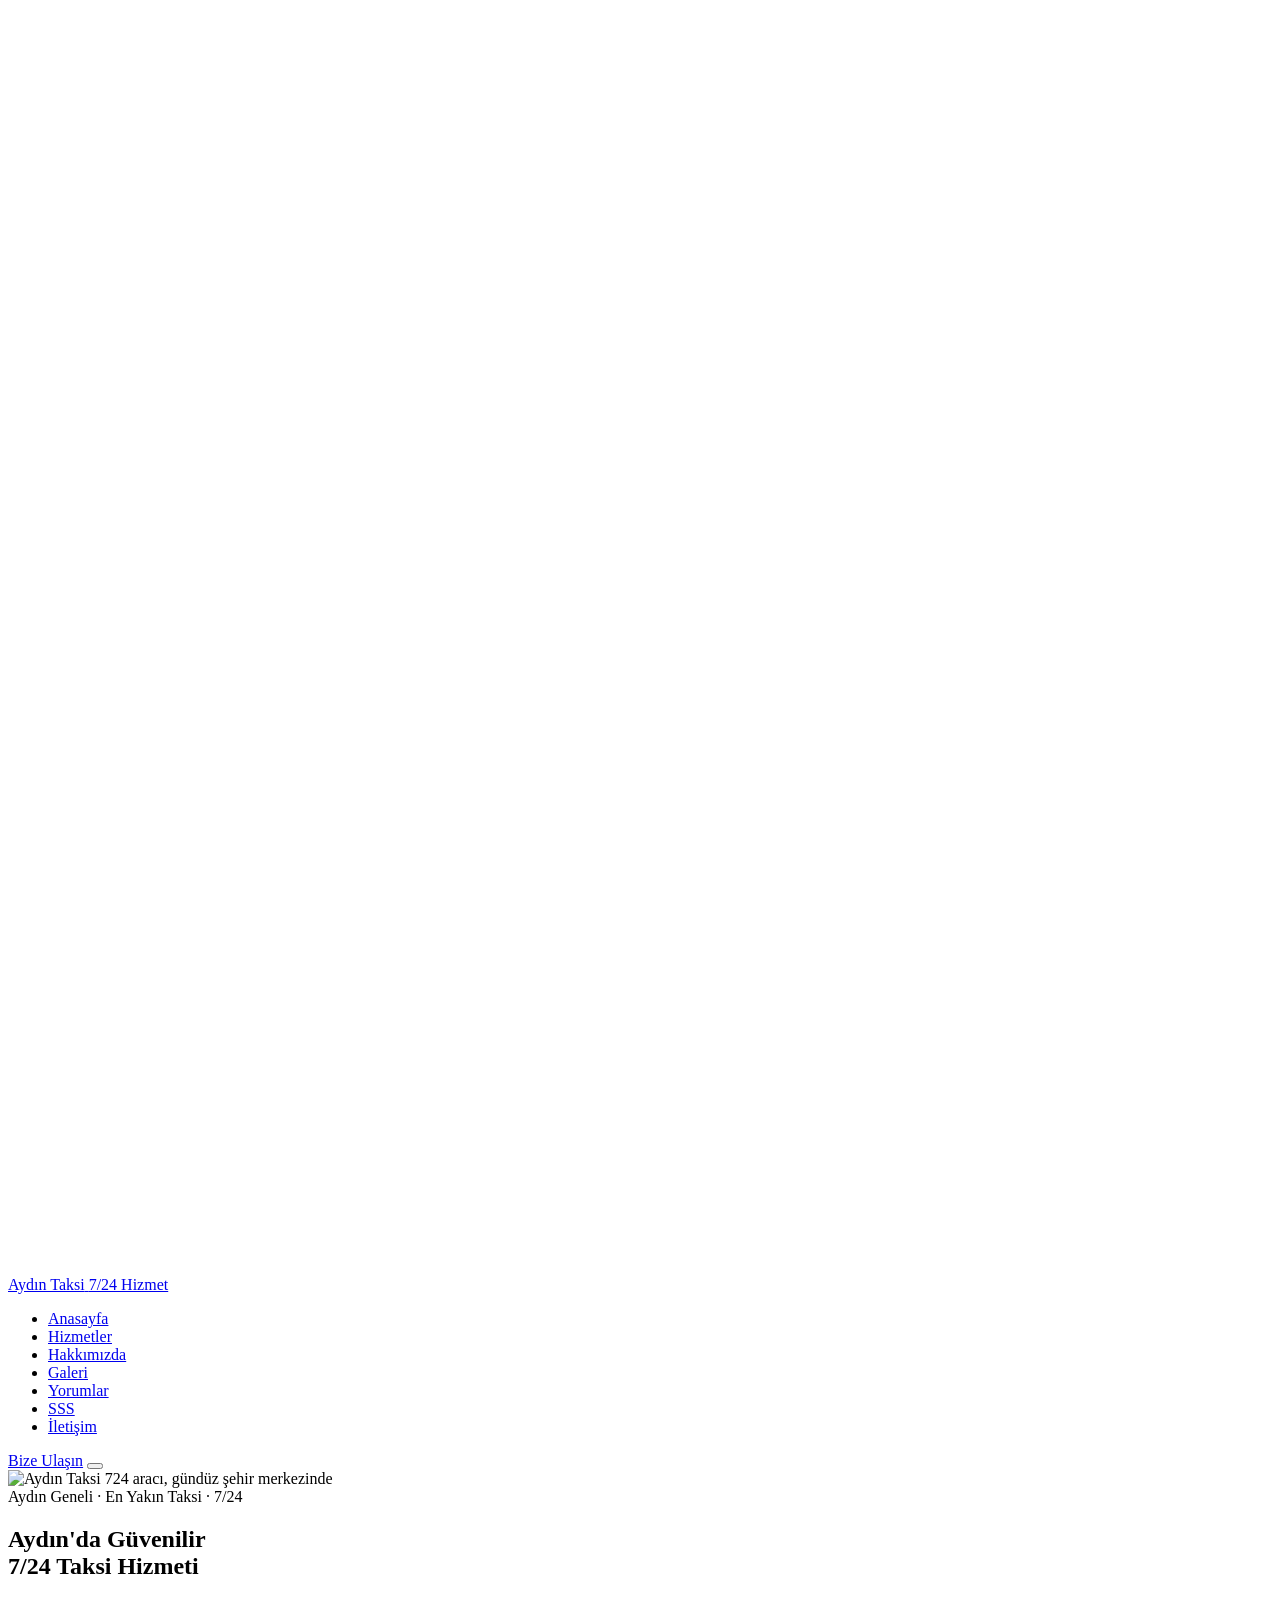
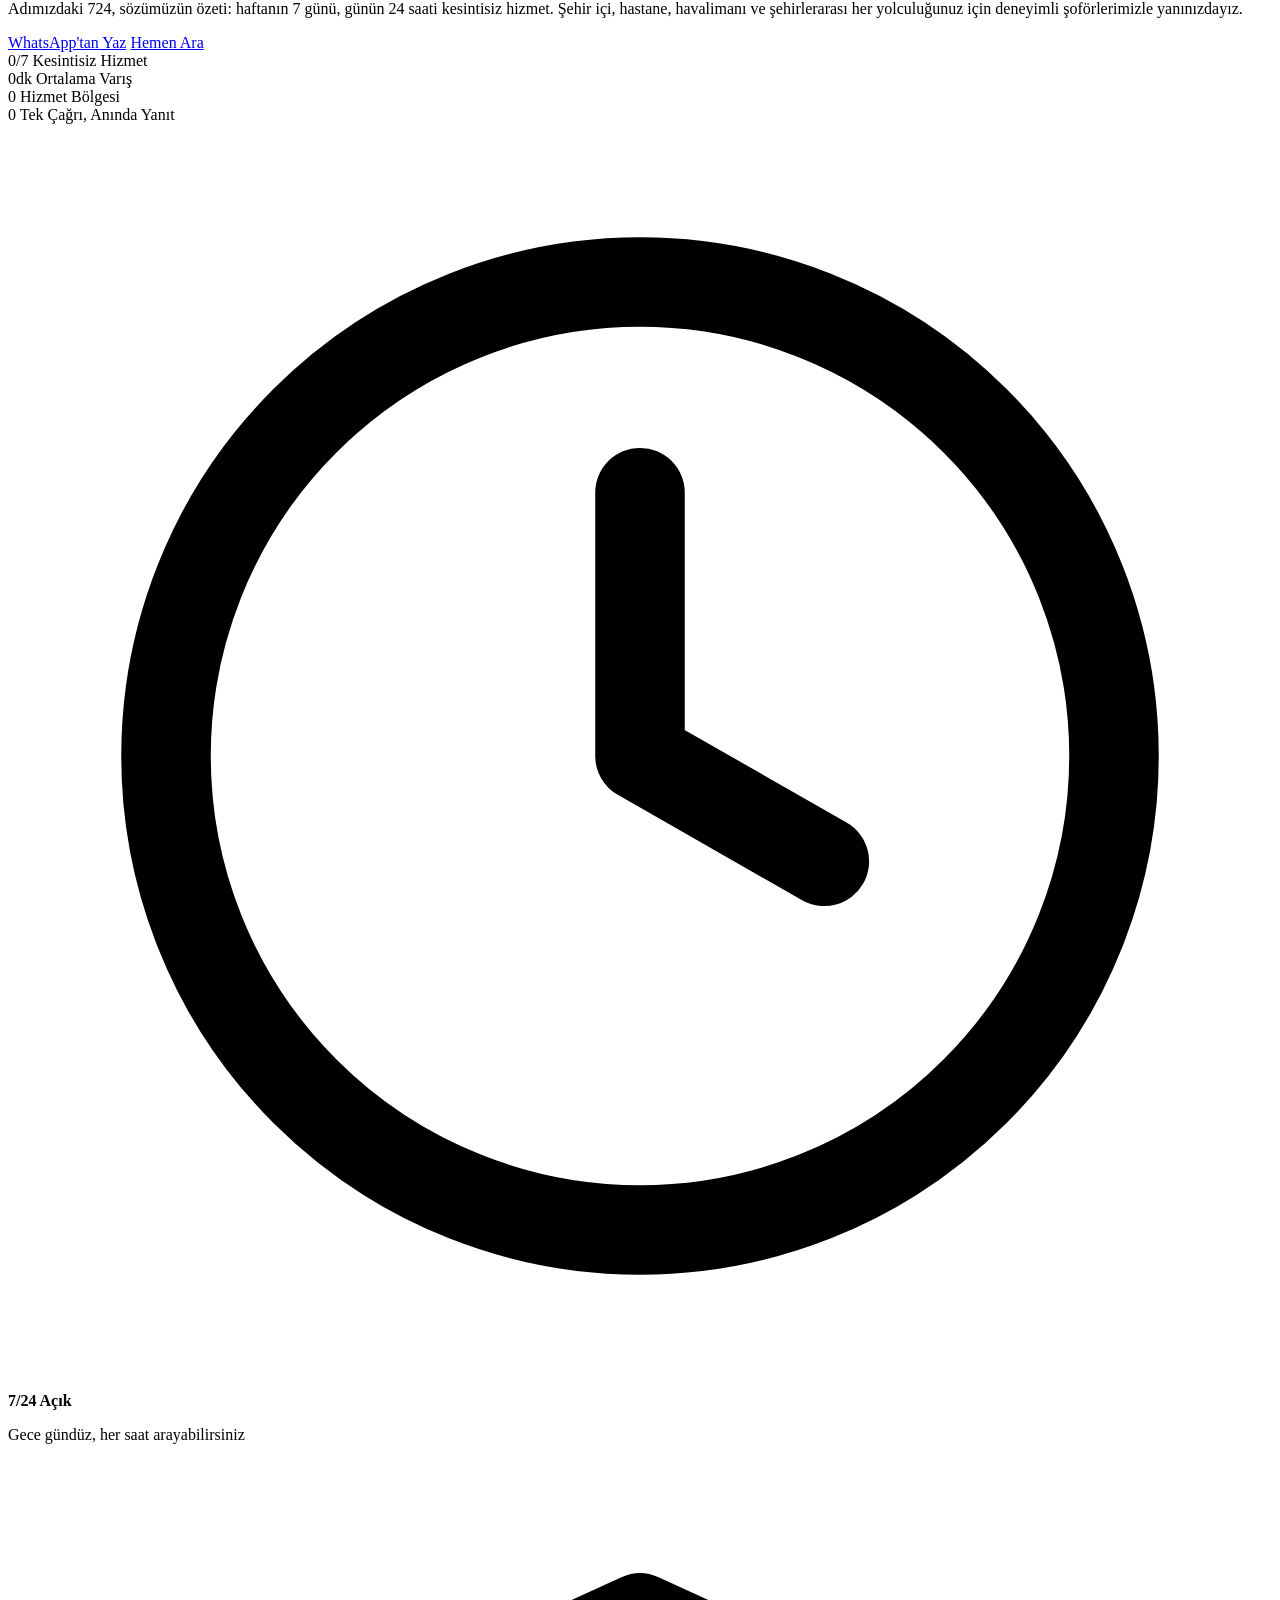
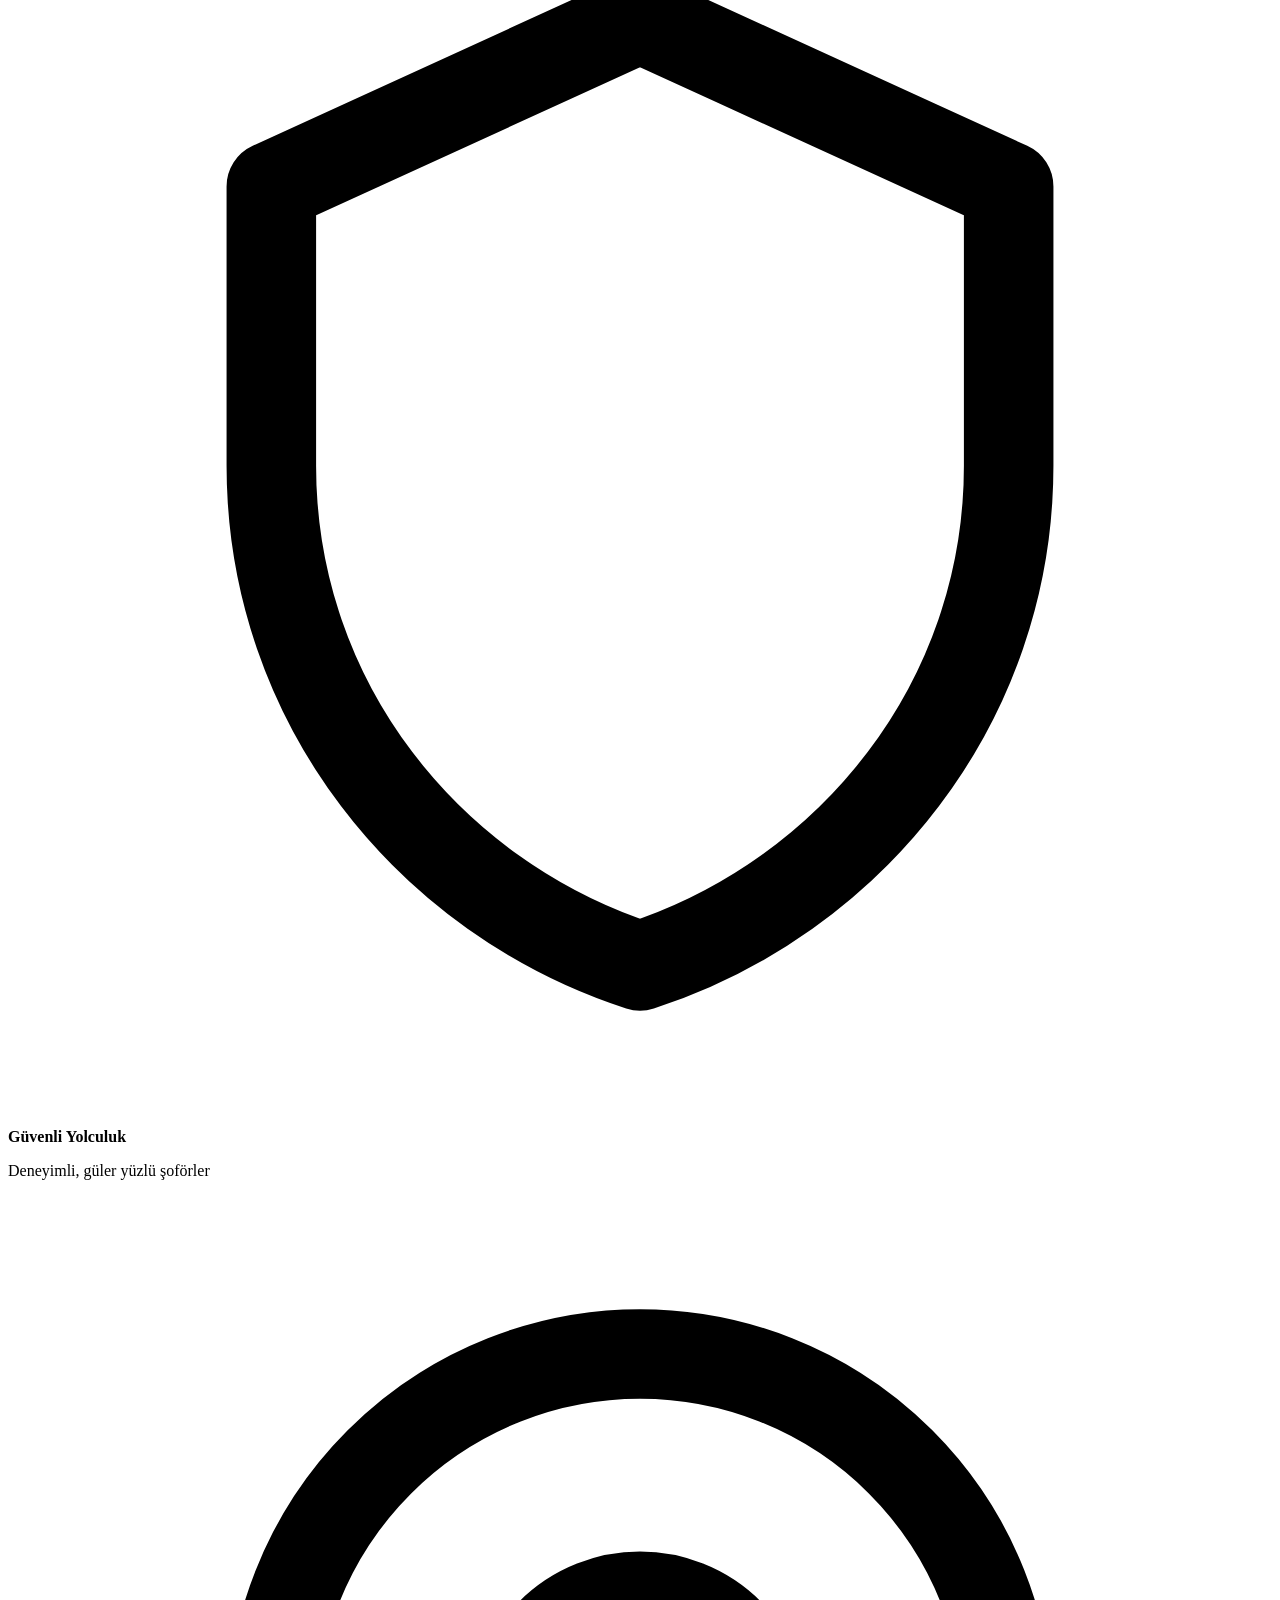
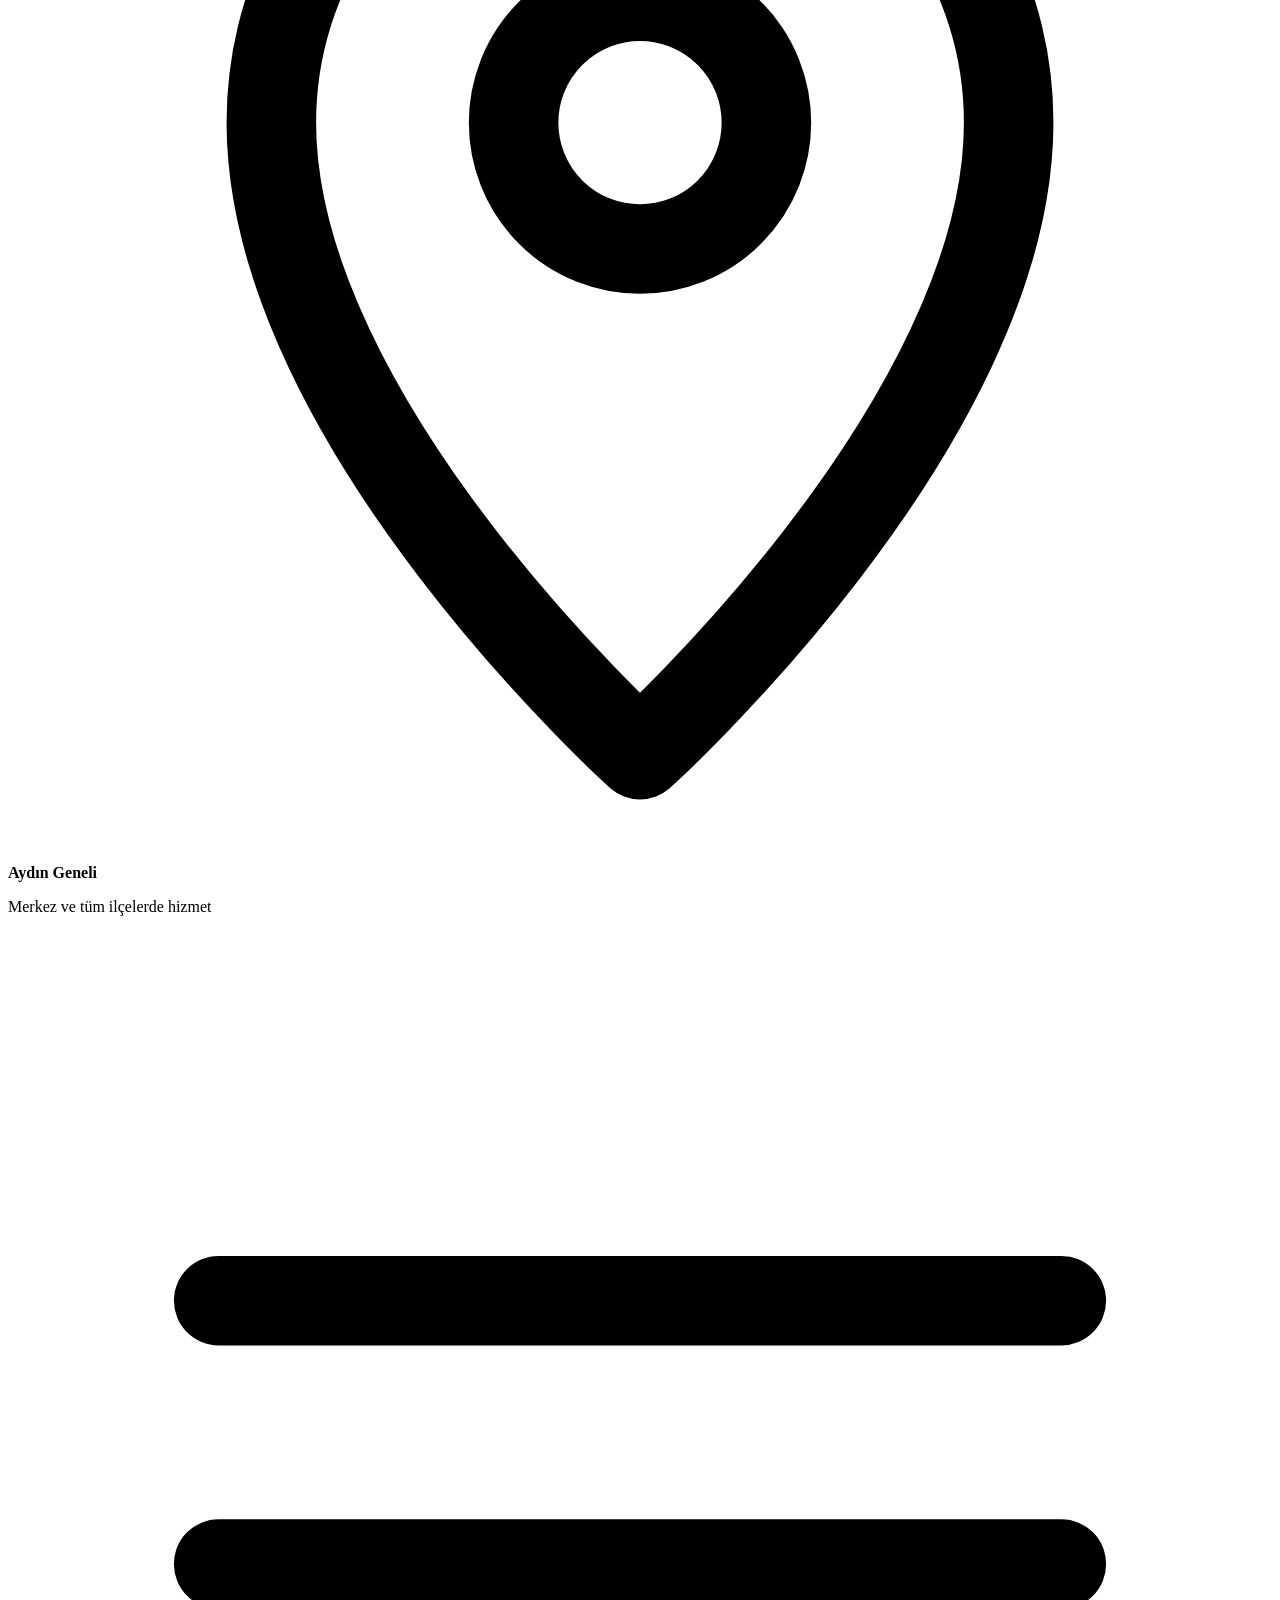
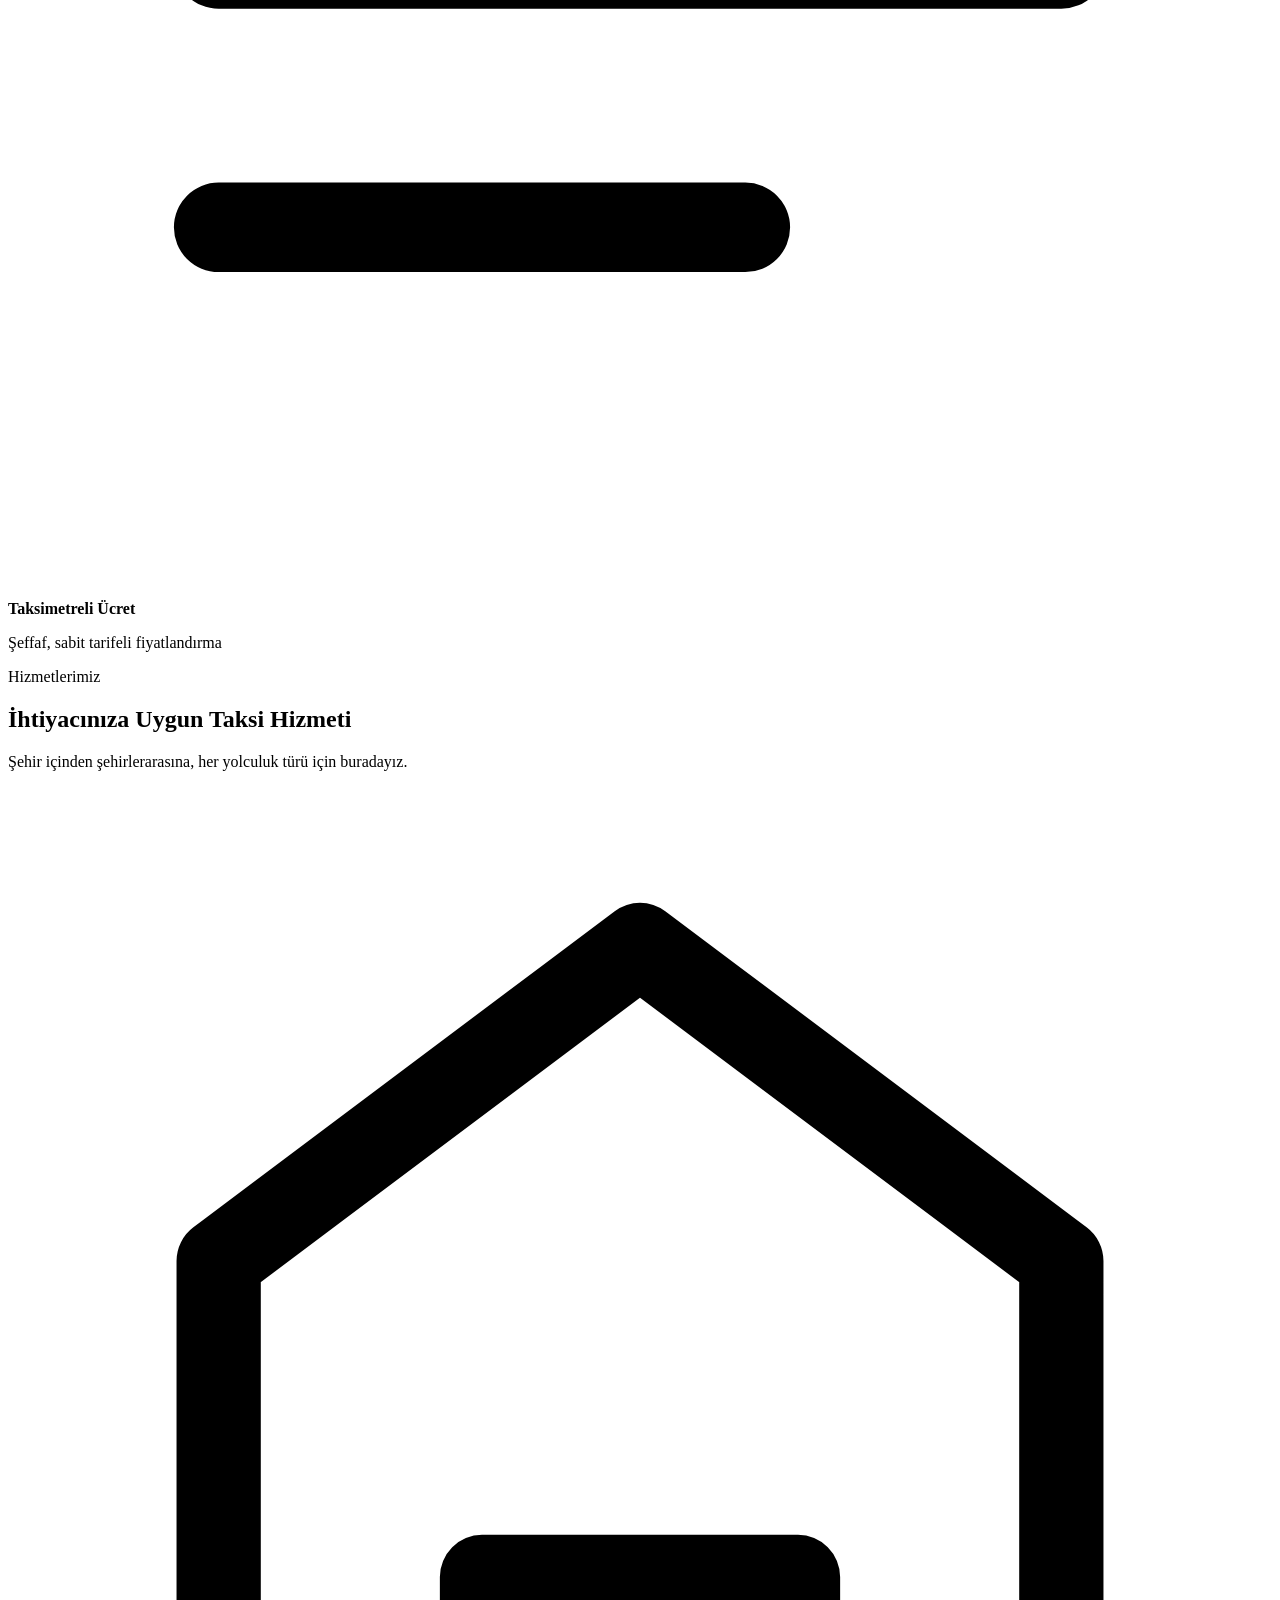
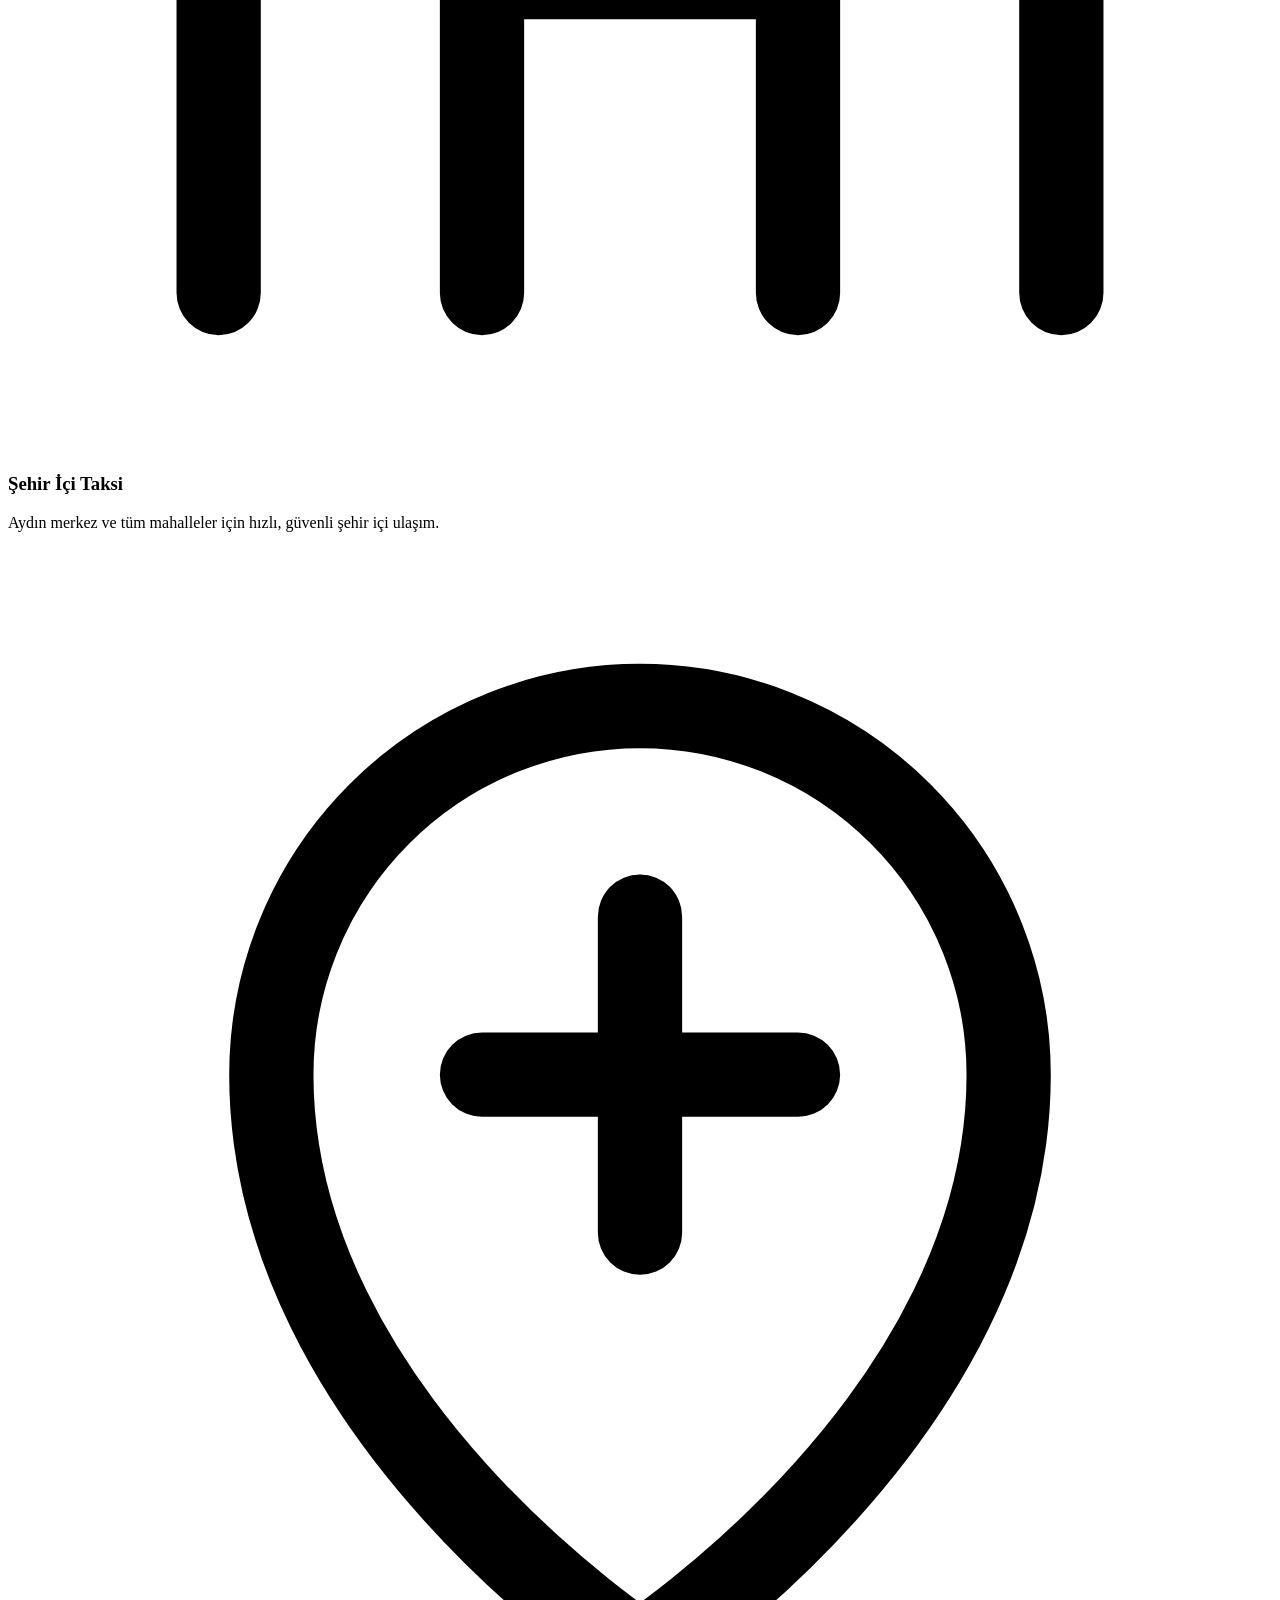
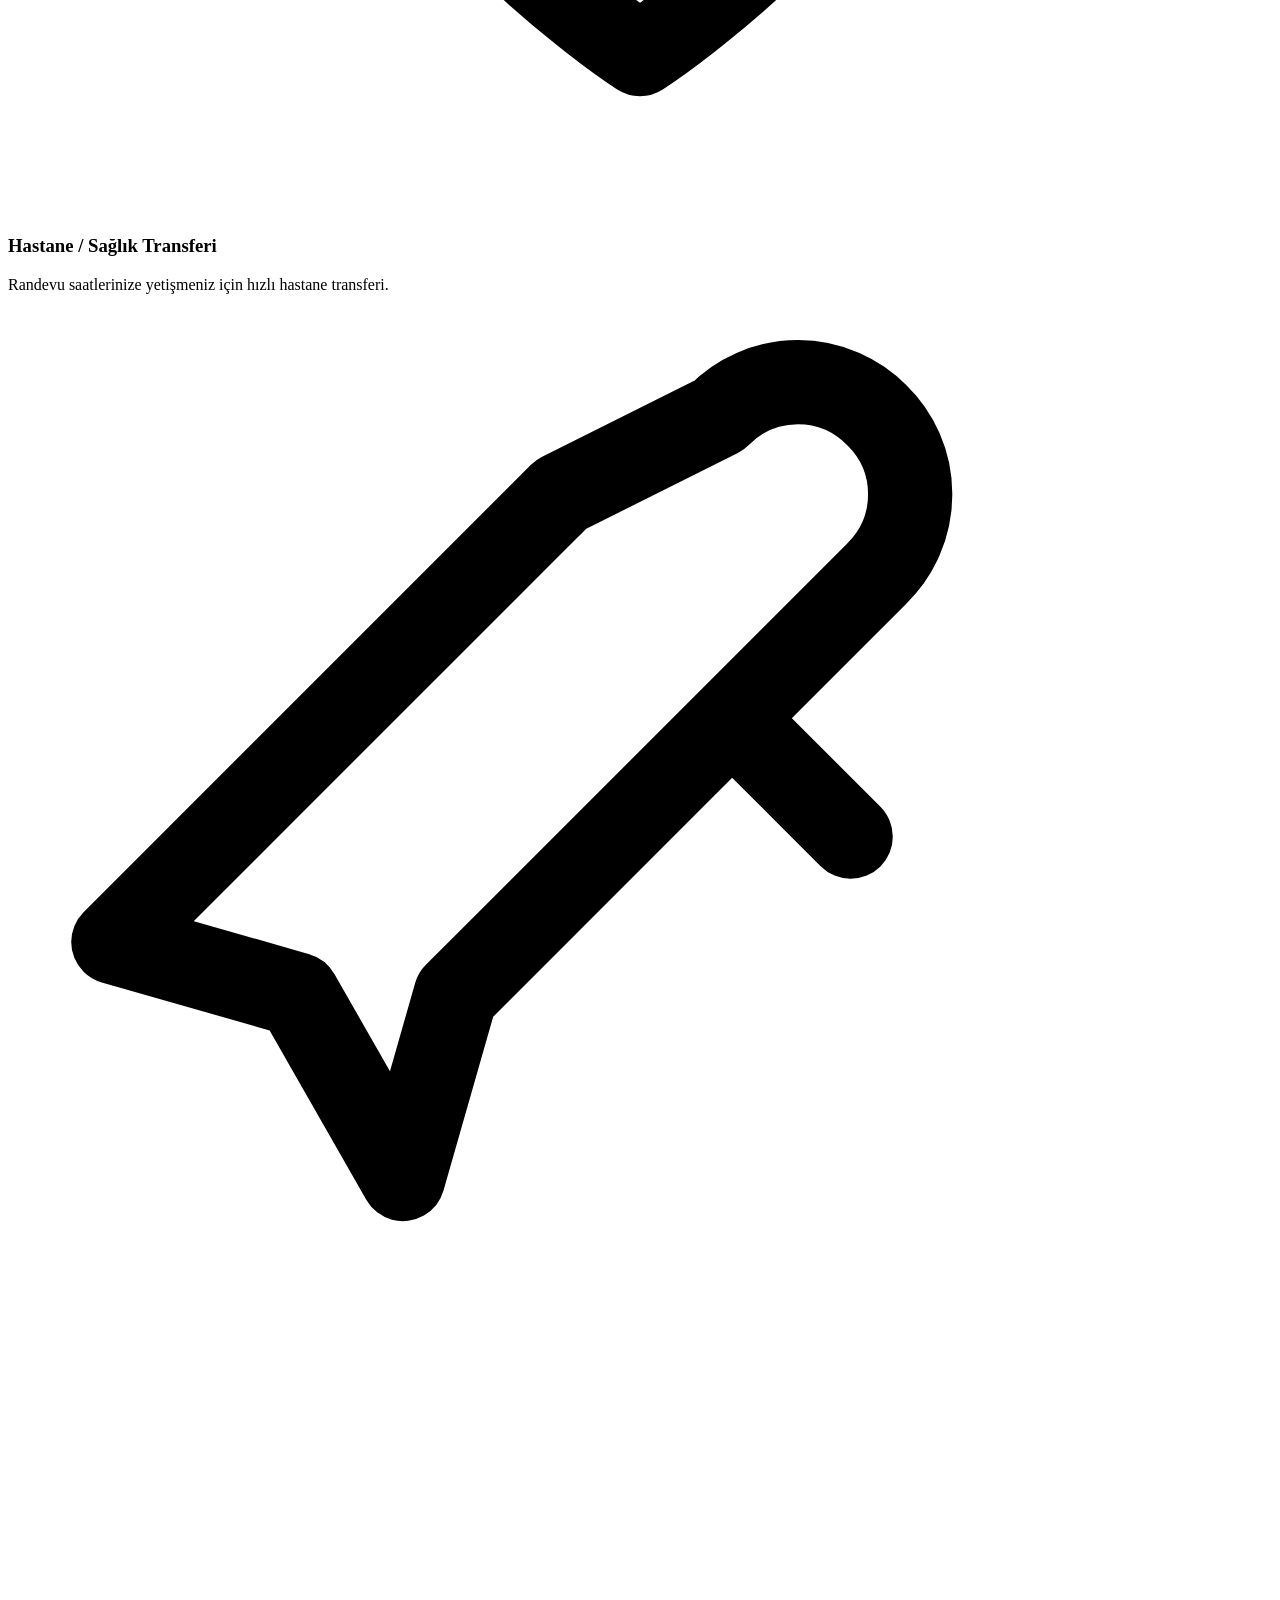
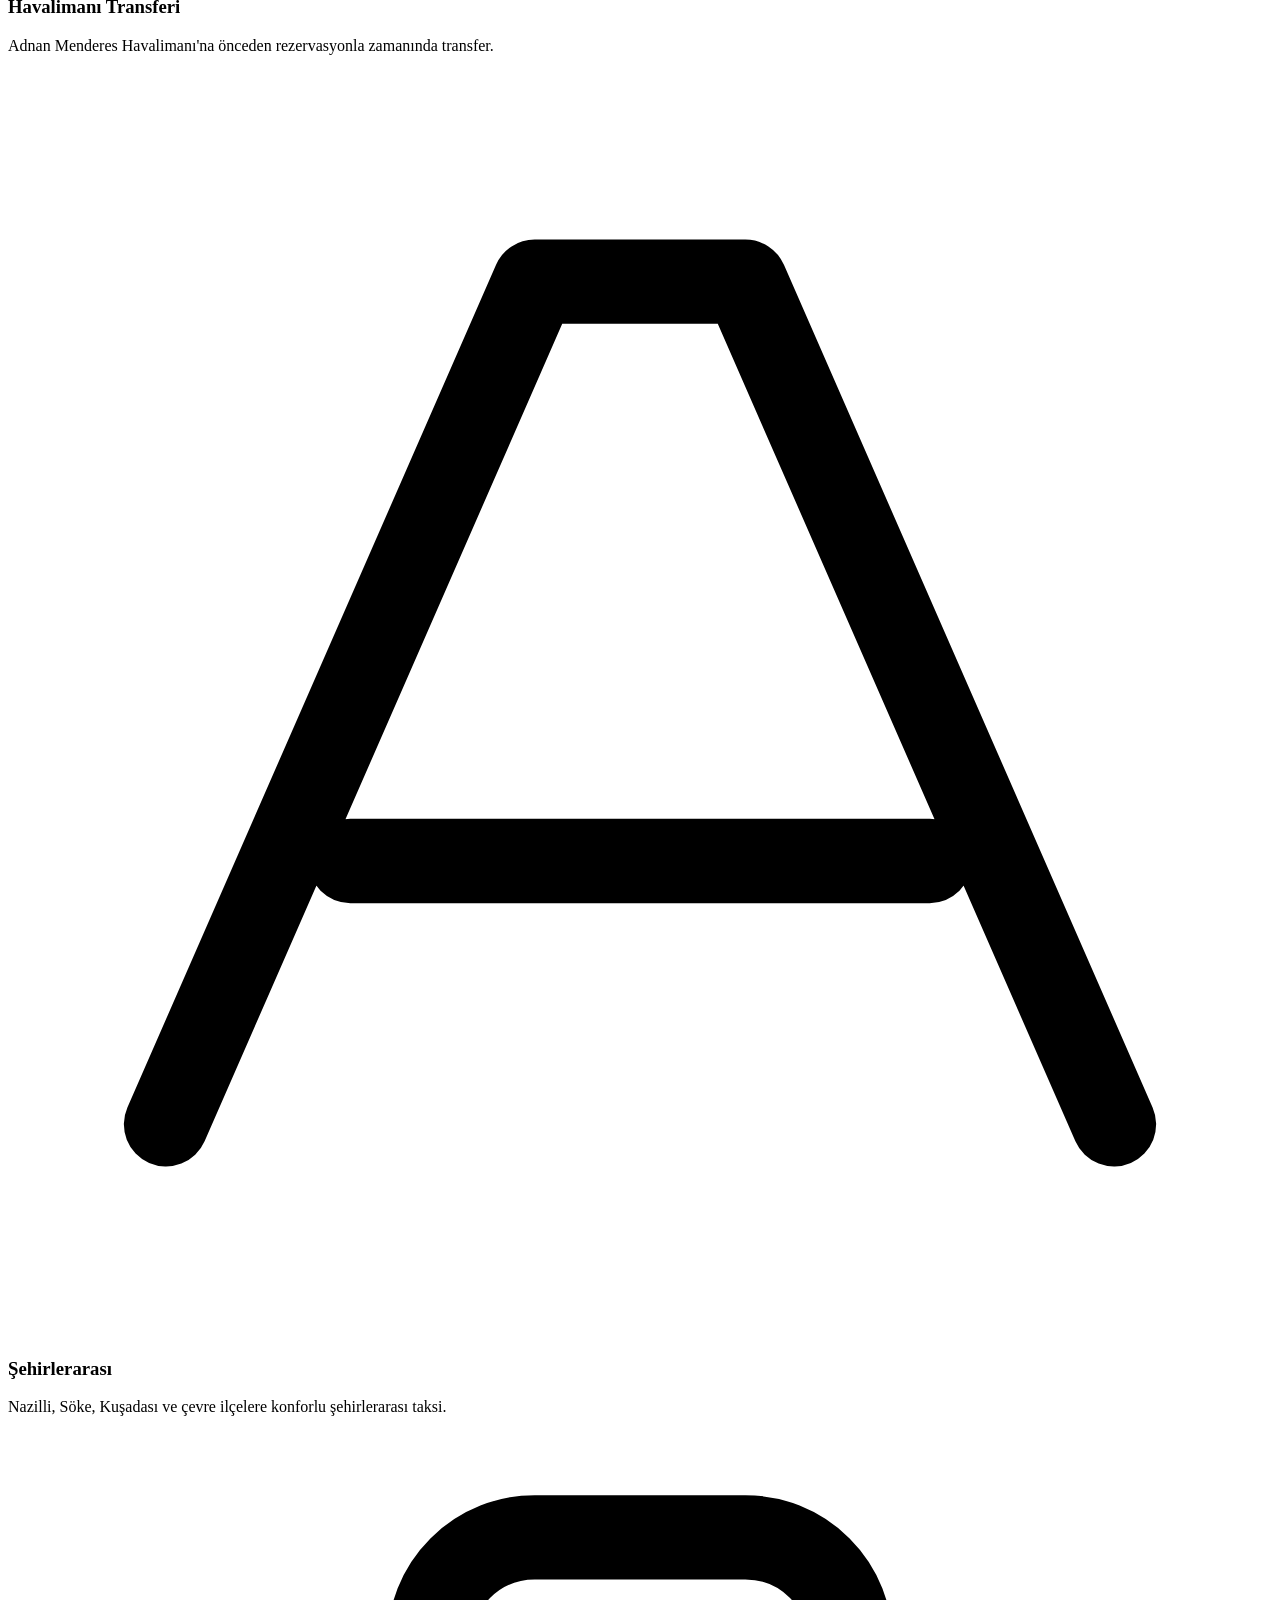
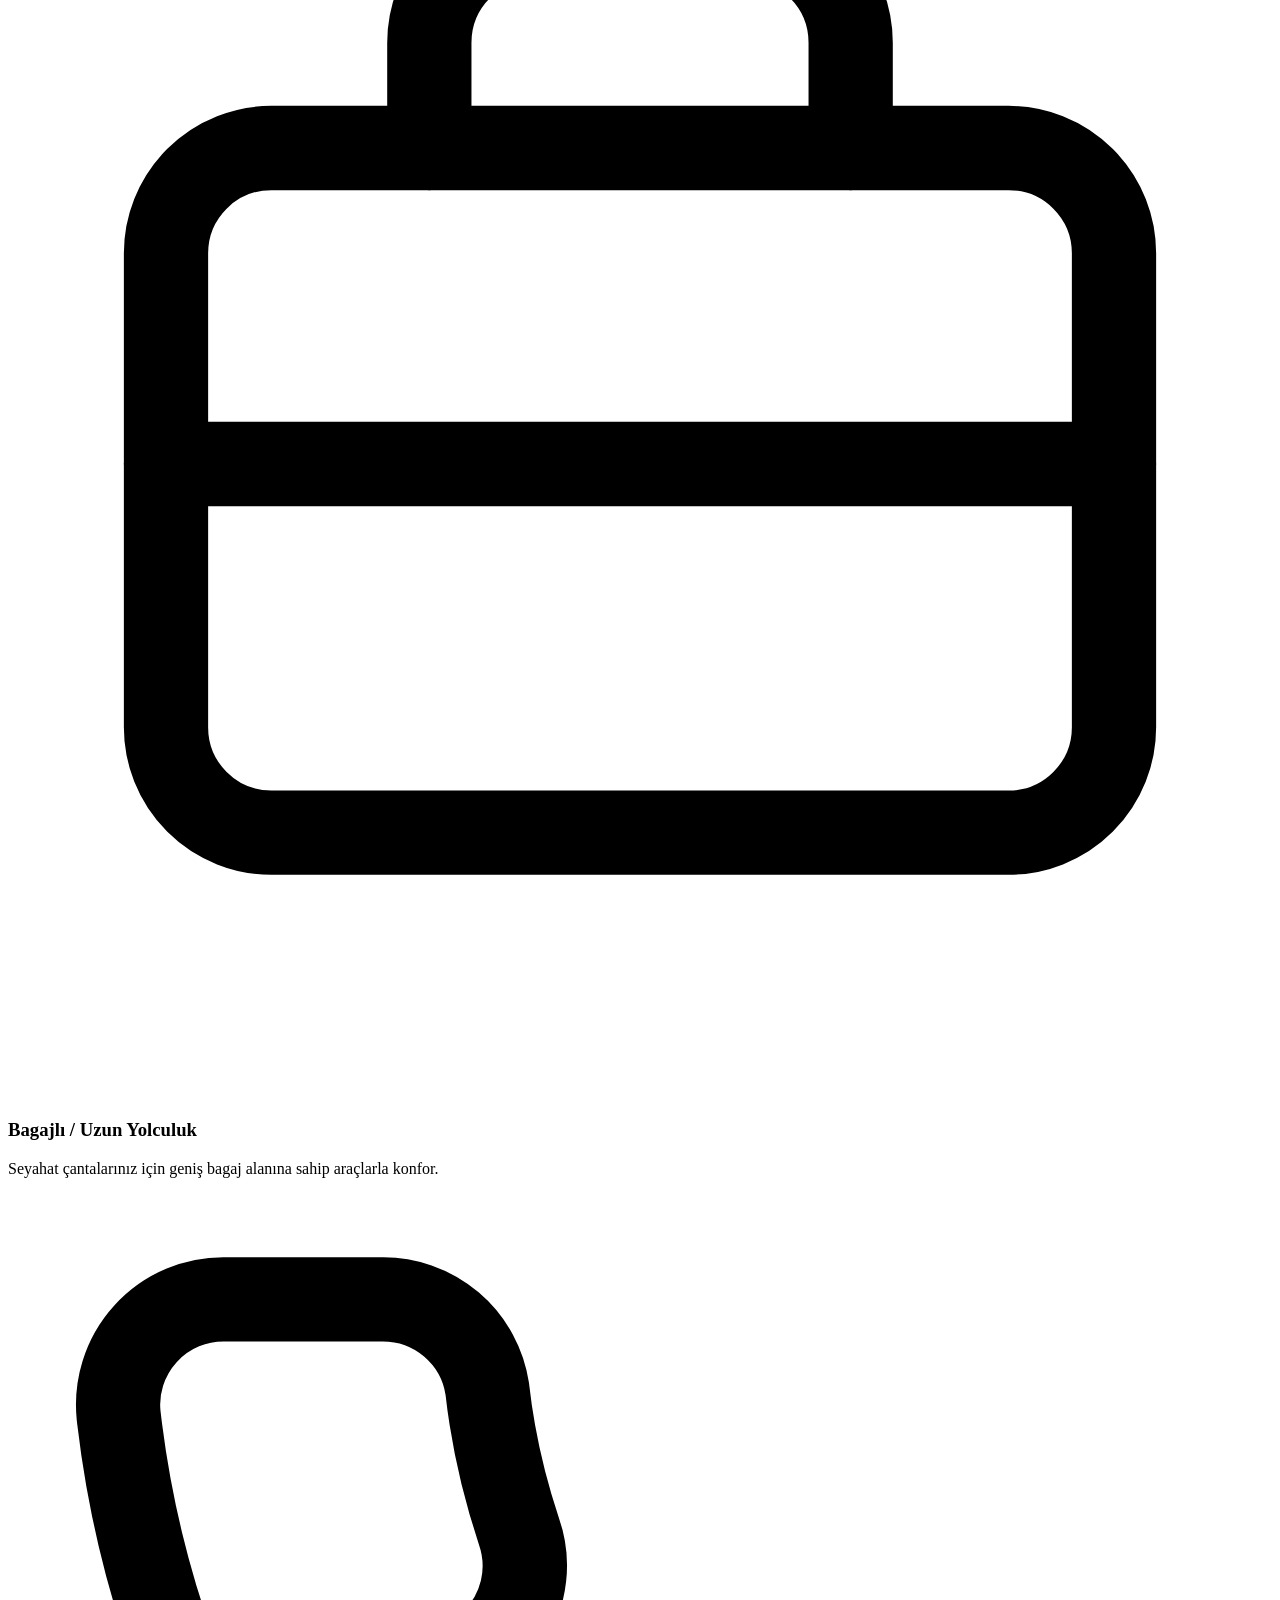
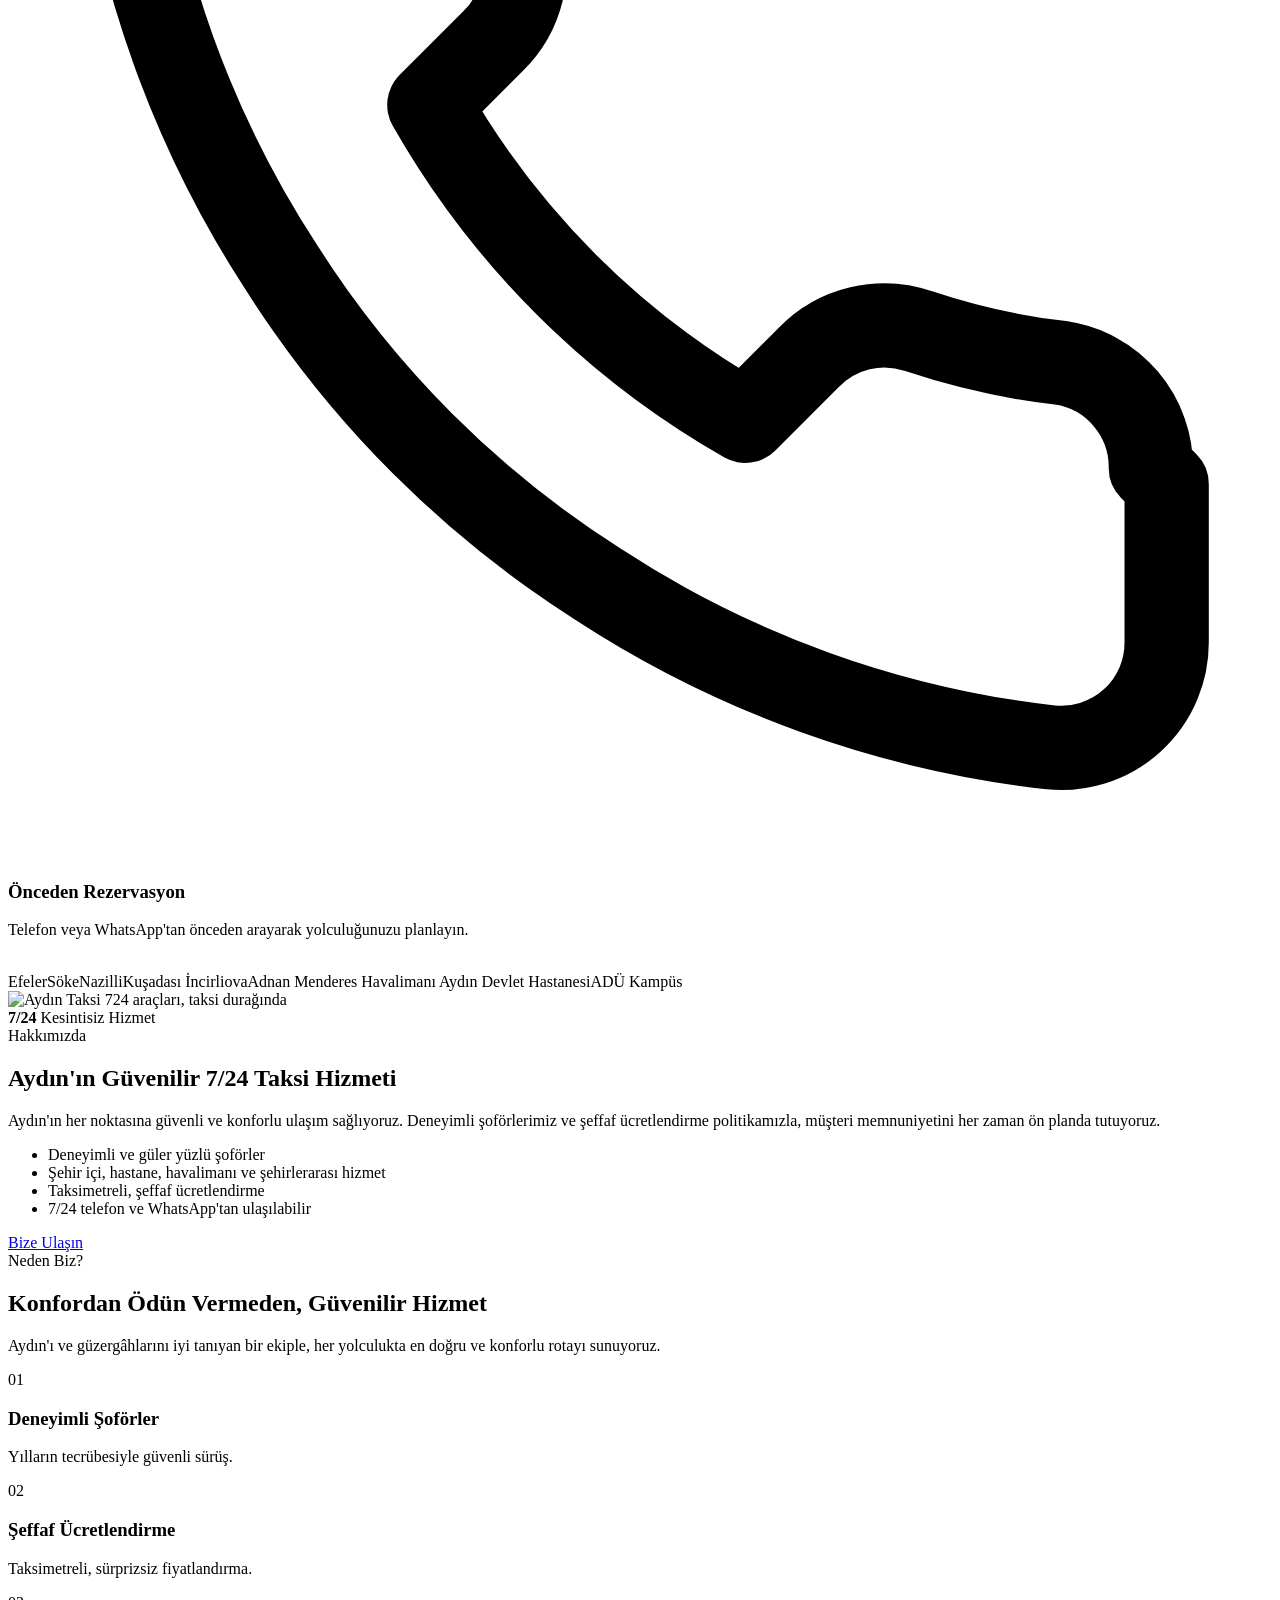
==== index.html @ de44510a "Add files via upload" ====
<!DOCTYPE html>
<html lang="tr">
<head>
<!--
  GOOGLE TAG MANAGER — kendi konteyner kimliğinizi ekleyin.
  (Kardeş siteyle aynı GTM kodunu kullanmayın; bu farklı bir alan adı/kampanya
  olduğu için Google Ads hesabınızdan bu domain'e özel yeni bir GTM konteyneri
  oluşturup GTM-XXXXXXX kısmını onunla değiştirin.)

  <script>(function(w,d,s,l,i){w[l]=w[l]||[];w[l].push({'gtm.start':
  new Date().getTime(),event:'gtm.js'});var f=d.getElementsByTagName(s)[0],
  j=d.createElement(s),dl=l!='dataLayer'?'&l='+l:'';j.async=true;j.src=
  'https://www.googletagmanager.com/gtm.js?id='+i+dl;f.parentNode.insertBefore(j,f);
  })(window,document,'script','dataLayer','GTM-XXXXXXX');</script>
-->

<!--
  ANTICLICK TIKLAMA KORUMASI — bu alan adı için AntiClick panelinizden
  (anticlick.com.tr) oluşturacağınız kendi API anahtarını ve kampanya adını
  aşağıya girin. Kardeş sitenizin (aydintaksi724.com.tr) canlı anahtarını
  buraya kopyalamayın; her alan adının kendi anahtarı olmalı.

  <script src="https://anticlick.com.tr/anticlick.js"
    data-key="BURAYA_KENDI_API_ANAHTARINIZI_YAZIN"
    data-campaign="kampanya-adi"
    data-protect-forms="true"
    data-protect-gtag="true"
    async></script>
-->

<meta charset="UTF-8">
<meta name="viewport" content="width=device-width, initial-scale=1.0">
<title>Aydın Taksi 724 | 7/24 En Yakın Taksi Çağırma</title>
<meta name="description" content="Aydın Taksi 724 — Aydın genelinde 7/24 hizmet veren taksi hattı. Şehir içi, havalimanı, hastane ve şehirlerarası taksi için hemen arayın veya WhatsApp'tan yazın.">
<meta name="keywords" content="aydın taksi, aydın taksi 724, en yakın taksi aydın, 7/24 taksi aydın, aydın taksi durağı, aydın havalimanı taksi">
<link rel="canonical" href="https://aydintaksi724.net.tr/">
<meta name="robots" content="index, follow, max-image-preview:large">

<meta name="geo.region" content="TR-09">
<meta name="geo.placename" content="Aydın">

<meta property="og:type" content="business.business">
<meta property="og:title" content="Aydın Taksi 724 | 7/24 En Yakın Taksi Çağırma">
<meta property="og:description" content="Aydın genelinde 7/24 taksi, hastane ve havalimanı transferi. Hemen arayın veya WhatsApp'tan yazın.">
<meta property="og:url" content="https://aydintaksi724.net.tr/">
<meta property="og:image" content="https://aydintaksi724.net.tr/img/hero-gunduz.webp">
<meta property="og:locale" content="tr_TR">
<meta name="twitter:card" content="summary_large_image">
<meta name="twitter:title" content="Aydın Taksi 724 | 7/24 En Yakın Taksi Çağırma">
<meta name="twitter:description" content="Aydın genelinde 7/24 taksi, hastane ve havalimanı transferi. Hemen arayın veya WhatsApp'tan yazın.">
<meta name="twitter:image" content="https://aydintaksi724.net.tr/img/hero-gunduz.webp">

<!-- Google Search Console doğrulama — kendi kodunuzla değiştirin -->
<meta name="google-site-verification" content="GOOGLE_SITE_VERIFICATION_KODUNUZ">

<link rel="icon" href="img/favicon.png" type="image/png">
<link rel="apple-touch-icon" href="img/apple-touch-icon.png">

<link rel="preload" as="image" href="img/hero-gunduz.webp" fetchpriority="high">
<link rel="preconnect" href="https://fonts.googleapis.com">
<link rel="preconnect" href="https://fonts.gstatic.com" crossorigin>
<link href="https://fonts.googleapis.com/css2?family=Plus+Jakarta+Sans:wght@400;500;600;700;800&family=Sora:wght@600;700;800&display=swap" rel="stylesheet">
<link rel="stylesheet" href="css/style.css">

<script type="application/ld+json">
{"@context":"https://schema.org","@type":"TaxiService","@id":"https://aydintaksi724.net.tr/#business","name":"Aydın Taksi 724","image":"https://aydintaksi724.net.tr/img/hero-gunduz.webp","telephone":"+905442146460","priceRange":"₺₺","address":{"@type":"PostalAddress","addressLocality":"Aydın","addressRegion":"Aydın","addressCountry":"TR"},"areaServed":[{"@type":"City","name":"Aydın"},{"@type":"Place","name":"Efeler"},{"@type":"Place","name":"Söke"},{"@type":"Place","name":"Nazilli"},{"@type":"Place","name":"Kuşadası"},{"@type":"Place","name":"İncirliova"}],"openingHoursSpecification":{"@type":"OpeningHoursSpecification","dayOfWeek":["Monday","Tuesday","Wednesday","Thursday","Friday","Saturday","Sunday"],"opens":"00:00","closes":"23:59"},"url":"https://aydintaksi724.net.tr/","sameAs":[]}
</script>
<script type="application/ld+json">
{"@context":"https://schema.org","@type":"FAQPage","mainEntity":[
{"@type":"Question","name":"Aydın Taksi 724 7/24 mü hizmet veriyor?","acceptedAnswer":{"@type":"Answer","text":"Evet, adımızdaki 724 tam olarak bunu ifade ediyor — haftanın 7 günü, günün 24 saati kesintisiz hizmet veriyoruz."}},
{"@type":"Question","name":"Havalimanına taksi çağırabilir miyim?","acceptedAnswer":{"@type":"Answer","text":"Evet, Adnan Menderes Havalimanı ve şehirlerarası transferler için önceden rezervasyon yaparak taksi çağırabilirsiniz."}},
{"@type":"Question","name":"Hangi bölgelere hizmet veriyorsunuz?","acceptedAnswer":{"@type":"Answer","text":"Aydın merkez başta olmak üzere Efeler, Söke, Nazilli, Kuşadası, İncirliova ve çevresindeki ilçelere hizmet veriyoruz."}}
]}
</script>
</head>
<body>

<!-- ÜST MENÜ -->
<header class="header" id="header">
  <div class="container header__inner">
    <a href="#top" class="logo">
      <span class="logo__icon"><svg viewBox="0 0 24 24" fill="none" stroke="#ffffff" stroke-width="1.8" stroke-linecap="round" stroke-linejoin="round"><path d="M12 22s7-6.3 7-12A7 7 0 105 10c0 5.7 7 12 7 12z"/><circle cx="12" cy="10" r="2.4"/></svg></span>
      <span class="logo__text">
        <span class="logo__title">Aydın Taksi</span>
        <span class="logo__tag">7/24 Hizmet</span>
      </span>
    </a>

    <nav class="nav" id="nav">
      <ul class="nav__list">
        <li><a href="#anasayfa" class="nav__link active">Anasayfa</a></li>
        <li><a href="#hizmetler" class="nav__link">Hizmetler</a></li>
        <li><a href="#hakkimizda" class="nav__link">Hakkımızda</a></li>
        <li><a href="#galeri" class="nav__link">Galeri</a></li>
        <li><a href="#yorumlar" class="nav__link">Yorumlar</a></li>
        <li><a href="#sss" class="nav__link">SSS</a></li>
        <li><a href="#iletisim" class="nav__link">İletişim</a></li>
      </ul>
    </nav>

    <a href="#iletisim" class="btn btn--primary header__cta">Bize Ulaşın</a>

    <button class="hamburger" id="hamburger" aria-label="Menüyü Aç">
      <span></span><span></span><span></span>
    </button>
  </div>
</header>

<main id="top">

  <!-- 1. HERO / ANASAYFA -->
  <section class="hero" id="anasayfa">
    <div class="hero__media">
      <img src="img/hero-gunduz.webp" alt="Aydın Taksi 724 aracı, gündüz şehir merkezinde" width="768" height="1023" loading="eager" fetchpriority="high">
      <div class="hero__overlay"></div>
    </div>

    <div class="container hero__content">
      <span class="tag">Aydın Geneli · En Yakın Taksi · 7/24</span>
      <h1 class="hero__title">Aydın'da Güvenilir<br><span class="text-accent">7/24 Taksi Hizmeti</span></h1>
      <p class="hero__desc">
        Adımızdaki 724, sözümüzün özeti: haftanın 7 günü, günün 24 saati kesintisiz
        hizmet. Şehir içi, hastane, havalimanı ve şehirlerarası her yolculuğunuz için
        deneyimli şoförlerimizle yanınızdayız.
      </p>
      <div class="hero__actions">
        <a href="#" class="btn btn--whatsapp btn--lg" data-whatsapp target="_blank" rel="noopener">WhatsApp'tan Yaz</a>
        <a href="#" class="btn btn--outline btn--lg btn--blink" data-call>Hemen Ara</a>
      </div>

      <div class="hero__stats">
        <div class="stat">
          <span class="stat__value"><span class="stat__num" data-count="24">0</span><span class="stat__plus">/7</span></span>
          <span class="stat__label">Kesintisiz Hizmet</span>
        </div>
        <div class="stat">
          <span class="stat__value"><span class="stat__num" data-count="10">0</span><span class="stat__plus">dk</span></span>
          <span class="stat__label">Ortalama Varış</span>
        </div>
        <div class="stat">
          <span class="stat__value"><span class="stat__num" data-count="6">0</span></span>
          <span class="stat__label">Hizmet Bölgesi</span>
        </div>
        <div class="stat">
          <span class="stat__value"><span class="stat__num" data-count="1">0</span></span>
          <span class="stat__label">Tek Çağrı, Anında Yanıt</span>
        </div>
      </div>
    </div>
  </section>

  <!-- ŞERİT: HIZLI ÖZELLİKLER (hero'ya bağlı, ayrı bölüm sayılmıyor) -->
  <section class="strip">
    <div class="container strip__grid">
      <div class="strip__item">
        <span class="strip__icon"><svg viewBox="0 0 24 24" fill="none" stroke="currentColor" stroke-width="1.7" stroke-linecap="round" stroke-linejoin="round"><circle cx="12" cy="12" r="9"/><path d="M12 7v5l3.5 2"/></svg></span>
        <div><strong>7/24 Açık</strong><p>Gece gündüz, her saat arayabilirsiniz</p></div>
      </div>
      <div class="strip__item">
        <span class="strip__icon"><svg viewBox="0 0 24 24" fill="none" stroke="currentColor" stroke-width="1.7" stroke-linecap="round" stroke-linejoin="round"><path d="M12 3l7 3.2v5.3c0 4.5-3 8.2-7 9.5-4-1.3-7-5-7-9.5V6.2L12 3z"/></svg></span>
        <div><strong>Güvenli Yolculuk</strong><p>Deneyimli, güler yüzlü şoförler</p></div>
      </div>
      <div class="strip__item">
        <span class="strip__icon"><svg viewBox="0 0 24 24" fill="none" stroke="currentColor" stroke-width="1.7" stroke-linecap="round" stroke-linejoin="round"><path d="M12 22s7-6.3 7-12A7 7 0 105 10c0 5.7 7 12 7 12z"/><circle cx="12" cy="10" r="2.4"/></svg></span>
        <div><strong>Aydın Geneli</strong><p>Merkez ve tüm ilçelerde hizmet</p></div>
      </div>
      <div class="strip__item">
        <span class="strip__icon"><svg viewBox="0 0 24 24" fill="none" stroke="currentColor" stroke-width="1.7" stroke-linecap="round" stroke-linejoin="round"><path d="M4 7h16M4 12h16M4 17h10"/></svg></span>
        <div><strong>Taksimetreli Ücret</strong><p>Şeffaf, sabit tarifeli fiyatlandırma</p></div>
      </div>
    </div>
  </section>

  <!-- 2. HİZMETLER -->
  <section class="section" id="hizmetler">
    <div class="container">
      <div class="section__head">
        <span class="tag tag--center">Hizmetlerimiz</span>
        <h2>İhtiyacınıza Uygun Taksi Hizmeti</h2>
        <p class="section__desc">Şehir içinden şehirlerarasına, her yolculuk türü için buradayız.</p>
      </div>

      <div class="grid grid--3">
        <div class="card card--featured">
          <div class="card__icon"><svg viewBox="0 0 24 24" fill="none" stroke="currentColor" stroke-width="1.6" stroke-linecap="round" stroke-linejoin="round"><path d="M4 21V9l8-6 8 6v12"/><path d="M9 21v-6h6v6"/></svg></div>
          <h3>Şehir İçi Taksi</h3>
          <p>Aydın merkez ve tüm mahalleler için hızlı, güvenli şehir içi ulaşım.</p>
        </div>
        <div class="card card--featured">
          <div class="card__icon"><svg viewBox="0 0 24 24" fill="none" stroke="currentColor" stroke-width="1.6" stroke-linecap="round" stroke-linejoin="round"><path d="M12 21s-7-4.5-7-11a7 7 0 0114 0c0 6.5-7 11-7 11z"/><path d="M12 7v6M9 10h6"/></svg></div>
          <h3>Hastane / Sağlık Transferi</h3>
          <p>Randevu saatlerinize yetişmeniz için hızlı hastane transferi.</p>
        </div>
        <div class="card card--featured">
          <div class="card__icon"><svg viewBox="0 0 24 24" fill="none" stroke="currentColor" stroke-width="1.6" stroke-linecap="round" stroke-linejoin="round"><path d="M10.5 3.5L2 12l3.5 1 2 3.5 1-3.5 8-8a2.1 2.1 0 000-3 2.1 2.1 0 00-3 0z"/><path d="M14 8l2 2"/></svg></div>
          <h3>Havalimanı Transferi</h3>
          <p>Adnan Menderes Havalimanı'na önceden rezervasyonla zamanında transfer.</p>
        </div>
        <div class="card">
          <div class="card__icon"><svg viewBox="0 0 24 24" fill="none" stroke="currentColor" stroke-width="1.6" stroke-linecap="round" stroke-linejoin="round"><path d="M3 20L10 4h4l7 16M6.5 15h11"/></svg></div>
          <h3>Şehirlerarası</h3>
          <p>Nazilli, Söke, Kuşadası ve çevre ilçelere konforlu şehirlerarası taksi.</p>
        </div>
        <div class="card">
          <div class="card__icon"><svg viewBox="0 0 24 24" fill="none" stroke="currentColor" stroke-width="1.6" stroke-linecap="round" stroke-linejoin="round"><rect x="3" y="6" width="18" height="13" rx="2"/><path d="M8 6V4a2 2 0 012-2h4a2 2 0 012 2v2M3 12h18"/></svg></div>
          <h3>Bagajlı / Uzun Yolculuk</h3>
          <p>Seyahat çantalarınız için geniş bagaj alanına sahip araçlarla konfor.</p>
        </div>
        <div class="card">
          <div class="card__icon"><svg viewBox="0 0 24 24" fill="none" stroke="currentColor" stroke-width="1.6" stroke-linecap="round" stroke-linejoin="round"><path d="M22 16.9v3a2 2 0 01-2.2 2 19.8 19.8 0 01-8.6-3.1 19.5 19.5 0 01-6-6A19.8 19.8 0 012.1 4.2 2 2 0 014.1 2h3a2 2 0 012 1.7c.1.9.3 1.8.6 2.7a2 2 0 01-.5 2.1L8 9.7a16 16 0 006 6l1.2-1.2a2 2 0 012.1-.5c.9.3 1.8.5 2.7.6a2 2 0 011.7 2z"/></svg></div>
          <h3>Önceden Rezervasyon</h3>
          <p>Telefon veya WhatsApp'tan önceden arayarak yolculuğunuzu planlayın.</p>
        </div>
      </div>

      <div class="region-tags" style="margin-top:34px">
        <span>Efeler</span><span>Söke</span><span>Nazilli</span><span>Kuşadası</span>
        <span>İncirliova</span><span>Adnan Menderes Havalimanı</span>
        <span>Aydın Devlet Hastanesi</span><span>ADÜ Kampüs</span>
      </div>
    </div>
  </section>

  <!-- 3. HAKKIMIZDA -->
  <section class="section section--alt" id="hakkimizda">
    <div class="container about__grid">
      <div class="about__media">
        <img src="img/durak-aksam.webp" alt="Aydın Taksi 724 araçları, taksi durağında" width="768" height="576" loading="lazy">
        <div class="about__badge">
          <strong>7/24</strong>
          <span>Kesintisiz Hizmet</span>
        </div>
      </div>

      <div class="about__content">
        <span class="tag">Hakkımızda</span>
        <h2>Aydın'ın Güvenilir 7/24 Taksi Hizmeti</h2>
        <p>
          Aydın'ın her noktasına güvenli ve konforlu ulaşım sağlıyoruz.
          Deneyimli şoförlerimiz ve şeffaf ücretlendirme politikamızla, müşteri
          memnuniyetini her zaman ön planda tutuyoruz.
        </p>

        <ul class="check-list">
          <li>Deneyimli ve güler yüzlü şoförler</li>
          <li>Şehir içi, hastane, havalimanı ve şehirlerarası hizmet</li>
          <li>Taksimetreli, şeffaf ücretlendirme</li>
          <li>7/24 telefon ve WhatsApp'tan ulaşılabilir</li>
        </ul>

        <a href="#iletisim" class="btn btn--dark">Bize Ulaşın</a>
      </div>
    </div>
  </section>

  <!-- 4. NEDEN BİZ -->
  <section class="section section--dark" id="neden-biz">
    <div class="container why__grid">
      <div class="why__content">
        <span class="tag tag--light">Neden Biz?</span>
        <h2>Konfordan Ödün Vermeden, Güvenilir Hizmet</h2>
        <p>Aydın'ı ve güzergâhlarını iyi tanıyan bir ekiple, her yolculukta en doğru ve
        konforlu rotayı sunuyoruz.</p>

        <div class="why__list">
          <div class="why__item">
            <span class="why__num">01</span>
            <div><h3>Deneyimli Şoförler</h3><p>Yılların tecrübesiyle güvenli sürüş.</p></div>
          </div>
          <div class="why__item">
            <span class="why__num">02</span>
            <div><h3>Şeffaf Ücretlendirme</h3><p>Taksimetreli, sürprizsiz fiyatlandırma.</p></div>
          </div>
          <div class="why__item">
            <span class="why__num">03</span>
            <div><h3>Hızlı Yanıt</h3><p>Aramanızdan kısa süre sonra kapınızda.</p></div>
          </div>
        </div>
      </div>

      <div class="why__media">
        <img src="img/taksi-gece-1.webp" alt="Aydın Taksi 724 aracı, gece hizmette" width="768" height="1024" loading="lazy">
      </div>
    </div>
  </section>

  <!-- 5. GALERİ -->
  <section class="section" id="galeri">
    <div class="container">
      <div class="section__head">
        <span class="tag tag--center">Galeri</span>
        <h2>Araçlarımız ve Durağımız</h2>
      </div>

      <div class="gallery-grid">
        <button type="button" class="gallery-item" data-full="img/hero-gunduz.webp" aria-label="Gündüz — büyüt"><img src="img/galeri-gunduz.webp" alt="Aydın Taksi 724, gündüz şehir merkezinde" width="768" height="818" loading="lazy"></button>
        <button type="button" class="gallery-item" data-full="img/durak-aksam.webp" aria-label="Durak, akşam — büyüt"><img src="img/durak-aksam.webp" alt="Aydın Taksi 724 araçları, taksi durağında akşam" width="768" height="576" loading="lazy"></button>
        <button type="button" class="gallery-item" data-full="img/taksi-gece-1.webp" aria-label="Gece 1 — büyüt"><img src="img/taksi-gece-1.webp" alt="Aydın Taksi 724, gece taksi durağı önünde" width="768" height="1024" loading="lazy"></button>
        <button type="button" class="gallery-item" data-full="img/taksi-gece-2.webp" aria-label="Gece 2 — büyüt"><img src="img/taksi-gece-2.webp" alt="Aydın Taksi 724 aracı, gece görünümü" width="768" height="1024" loading="lazy"></button>
      </div>
    </div>
  </section>

  <!-- 6. MÜŞTERİ YORUMLARI -->
  <section class="section section--alt" id="yorumlar">
    <div class="container">
      <div class="section__head">
        <span class="tag tag--center">Müşteri Yorumları</span>
        <h2>Bizi Tercih Edenler Ne Diyor?</h2>
        <p class="section__desc">
          Aşağıdaki kartlar örnek/temsili yorumlardır — gerçek Google değerlendirmeleriniz
          yayınlandıkça bu bölümü onlarla güncelleyebilirsiniz.
        </p>
      </div>

      <div class="testi-track" id="testiTrack">
        <div class="testi-card">
          <div class="testi-stars">★★★★★</div>
          <p>"Gece geç saatte aradık, kısa sürede geldiler. Şoför çok nazikti, güvenli bir yolculuk oldu."</p>
          <div class="testi-author">
            <div class="testi-avatar">★</div>
            <div><strong>Bir Yolcumuz</strong><span>Aydın merkez</span></div>
          </div>
        </div>
        <div class="testi-card">
          <div class="testi-stars">★★★★★</div>
          <p>"Hastane randevusuna yetişmemiz gerekiyordu, tam zamanında geldiler. Kesinlikle tavsiye ederiz."</p>
          <div class="testi-author">
            <div class="testi-avatar">★</div>
            <div><strong>Bir Yolcumuz</strong><span>Efeler, Aydın</span></div>
          </div>
        </div>
        <div class="testi-card">
          <div class="testi-stars">★★★★★</div>
          <p>"Havalimanına transfer için kullandık, hem konforlu hem de fiyatı gayet uygundu."</p>
          <div class="testi-author">
            <div class="testi-avatar">★</div>
            <div><strong>Bir Yolcumuz</strong><span>Aydın</span></div>
          </div>
        </div>
      </div>

      <div class="testi-dots" id="testiDots"></div>

      <div style="text-align:center;margin-top:34px">
        <!-- Google İşletme Profili yorum bağlantınızı buraya ekleyin -->
        <a href="#" class="btn btn--dark" target="_blank" rel="noopener" data-google-reviews>Google'da Yorumlarımızı Görün</a>
      </div>
    </div>
  </section>

  <!-- SIKÇA SORULAN SORULAR -->
  <section class="section section--alt" id="sss">
    <div class="container">
      <div class="section__head">
        <span class="tag tag--center">Sıkça Sorulan Sorular</span>
        <h2>Merak Edilenler</h2>
      </div>

      <div class="faq-list">
        <details class="faq-item" open>
          <summary>Aydın Taksi 724 7/24 mü hizmet veriyor?</summary>
          <p>Evet, adımızdaki 724 tam olarak bunu ifade ediyor — haftanın 7 günü, günün 24 saati kesintisiz hizmet veriyoruz.</p>
        </details>
        <details class="faq-item">
          <summary>Havalimanına taksi çağırabilir miyim?</summary>
          <p>Evet, Adnan Menderes Havalimanı ve şehirlerarası transferler için önceden rezervasyon yaparak taksi çağırabilirsiniz.</p>
        </details>
        <details class="faq-item">
          <summary>Hangi bölgelere hizmet veriyorsunuz?</summary>
          <p>Aydın merkez başta olmak üzere Efeler, Söke, Nazilli, Kuşadası, İncirliova ve çevresindeki ilçelere hizmet veriyoruz.</p>
        </details>
        <details class="faq-item">
          <summary>Ücretlendirme nasıl yapılıyor?</summary>
          <p>Tüm yolculuklarımız taksimetre ile, şeffaf ve sabit tarifeli şekilde ücretlendirilir; sürpriz ek ücret uygulanmaz.</p>
        </details>
        <details class="faq-item">
          <summary>Önceden rezervasyon yapabilir miyim?</summary>
          <p>Evet, telefon veya WhatsApp üzerinden arayarak yolculuğunuzu dilediğiniz saat için önceden planlayabilirsiniz.</p>
        </details>
      </div>
    </div>
  </section>

  <!-- CTA BANNER (bölüm sayılmıyor, iletişime köprü) -->
  <section class="cta-banner">
    <div class="container cta-banner__inner">
      <div>
        <h2>Yolculuğunuz İçin Hemen Arayın</h2>
        <p>7/24 açığız — telefonla veya WhatsApp'tan hemen taksi çağırabilirsiniz.</p>
      </div>
      <a href="#" class="btn btn--dark btn--lg" data-call>Hemen Ara</a>
    </div>
  </section>

  <!-- 7. İLETİŞİM -->
  <section class="section" id="iletisim">
    <div class="container">
      <div class="section__head">
        <span class="tag tag--center">İletişim</span>
        <h2>Bize Ulaşın</h2>
        <p class="section__desc">Taksi talebiniz için formu doldurabilir ya da doğrudan arayabilirsiniz.</p>
      </div>

      <div class="contact__grid">
        <div class="contact__info">
          <div class="info-card">
            <span class="info-card__icon"><svg viewBox="0 0 24 24" fill="none" stroke="currentColor" stroke-width="1.7" stroke-linecap="round" stroke-linejoin="round"><path d="M12 21s-7-4.5-7-11a7 7 0 0114 0c0 6.5-7 11-7 11z"/><circle cx="12" cy="10" r="2.4"/></svg></span>
            <div><h3>Adres</h3><p>Aydın</p></div>
          </div>
          <div class="info-card">
            <span class="info-card__icon"><svg viewBox="0 0 24 24" fill="none" stroke="currentColor" stroke-width="1.7" stroke-linecap="round" stroke-linejoin="round"><path d="M22 16.9v3a2 2 0 01-2.2 2 19.8 19.8 0 01-8.6-3.1 19.5 19.5 0 01-6-6A19.8 19.8 0 012.1 4.2 2 2 0 014.1 2h3a2 2 0 012 1.7c.1.9.3 1.8.6 2.7a2 2 0 01-.5 2.1L8 9.7a16 16 0 006 6l1.2-1.2a2 2 0 012.1-.5c.9.3 1.8.5 2.7.6a2 2 0 011.7 2z"/></svg></span>
            <div><h3>Telefon</h3><p><a href="#" data-call>0544 214 6460</a></p></div>
          </div>
          <div class="info-card">
            <span class="info-card__icon"><svg viewBox="0 0 24 24" fill="none" stroke="currentColor" stroke-width="1.7" stroke-linecap="round" stroke-linejoin="round"><circle cx="12" cy="12" r="9"/><path d="M12 7v5l3.5 2"/></svg></span>
            <div><h3>Çalışma Saatleri</h3><p class="hours-live"><span class="live-dot"></span><strong>7/24 Açığız</strong></p></div>
          </div>

        </div>

        <form class="contact-form" id="contactForm">
          <div class="form-row">
            <div class="form-group">
              <label for="name">Ad Soyad</label>
              <input type="text" id="name" name="name" placeholder="Adınız Soyadınız" required>
            </div>
            <div class="form-group">
              <label for="phone">Telefon</label>
              <input type="tel" id="phone" name="phone" placeholder="05XX XXX XX XX" required>
            </div>
          </div>

          <div class="form-group">
            <label for="service">Hizmet</label>
            <select id="service" name="service">
              <option value="">Bir hizmet seçin</option>
              <option value="sehir-ici">Şehir İçi Taksi</option>
              <option value="hastane">Hastane / Sağlık Transferi</option>
              <option value="havalimani">Havalimanı Transferi</option>
              <option value="sehirlerarasi">Şehirlerarası</option>
            </select>
          </div>

          <div class="form-group">
            <label for="message">Mesajınız</label>
            <textarea id="message" name="message" rows="4" placeholder="Nereden nereye, ne zaman ihtiyacınız var, kısaca yazın"></textarea>
          </div>

          <label class="form-consent">
            <input type="checkbox" id="kvkkConsent" name="kvkkConsent" required>
            <span><a href="kvkk.html" target="_blank" rel="noopener">KVKK Aydınlatma Metni</a>'ni ve
            <a href="gizlilik-politikasi.html" target="_blank" rel="noopener">Gizlilik Politikası</a>'nı okudum, kişisel
            verilerimin işlenmesini kabul ediyorum.</span>
          </label>

          <button type="submit" class="btn btn--whatsapp btn--lg btn--block">WhatsApp'tan Yaz</button>
          <p class="form-note" id="formNote"></p>
        </form>
      </div>
    </div>
  </section>

</main>

<!-- FOOTER -->
<footer class="footer">
  <div class="container footer__grid">
    <div class="footer__col">
      <a href="#top" class="logo logo--footer">
        <span class="logo__icon"><svg viewBox="0 0 24 24" fill="none" stroke="#ffffff" stroke-width="1.8" stroke-linecap="round" stroke-linejoin="round"><path d="M12 22s7-6.3 7-12A7 7 0 105 10c0 5.7 7 12 7 12z"/><circle cx="12" cy="10" r="2.4"/></svg></span>
        <span class="logo__text">
          <span class="logo__title">Aydın Taksi</span>
          <span class="logo__tag">7/24 Hizmet</span>
        </span>
      </a>
      <p>Aydın'da 7/24 taksi hizmetinde güvenilir çözüm ortağınız.</p>
      <div class="social">
        <a href="#" aria-label="Instagram">IG</a>
        <a href="#" aria-label="Facebook">FB</a>
        <a href="#" data-whatsapp target="_blank" rel="noopener" aria-label="Whatsapp">WA</a>
      </div>
    </div>

    <div class="footer__col">
      <h3>Hızlı Bağlantılar</h3>
      <ul>
        <li><a href="#anasayfa">Anasayfa</a></li>
        <li><a href="#hizmetler">Hizmetler</a></li>
        <li><a href="#hakkimizda">Hakkımızda</a></li>
        <li><a href="#galeri">Galeri</a></li>
        <li><a href="#yorumlar">Yorumlar</a></li>
        <li><a href="#sss">SSS</a></li>
        <li><a href="#iletisim">İletişim</a></li>
      </ul>
    </div>

    <div class="footer__col">
      <h3>İletişim</h3>
      <ul class="footer__contact">
        <li><svg viewBox="0 0 24 24" width="14" height="14" fill="none" stroke="currentColor" stroke-width="2" stroke-linecap="round" stroke-linejoin="round"><path d="M12 21s-7-4.5-7-11a7 7 0 0114 0c0 6.5-7 11-7 11z"/><circle cx="12" cy="10" r="2.4"/></svg> Aydın</li>
        <li><svg viewBox="0 0 24 24" width="14" height="14" fill="none" stroke="currentColor" stroke-width="2" stroke-linecap="round" stroke-linejoin="round"><path d="M22 16.9v3a2 2 0 01-2.2 2 19.8 19.8 0 01-8.6-3.1 19.5 19.5 0 01-6-6A19.8 19.8 0 012.1 4.2 2 2 0 014.1 2h3a2 2 0 012 1.7c.1.9.3 1.8.6 2.7a2 2 0 01-.5 2.1L8 9.7a16 16 0 006 6l1.2-1.2a2 2 0 012.1-.5c.9.3 1.8.5 2.7.6a2 2 0 011.7 2z"/></svg> 0544 214 6460</li>
      </ul>
    </div>

    <div class="footer__col">
      <h3>Yasal</h3>
      <ul>
        <li><a href="gizlilik-politikasi.html">Gizlilik Politikası</a></li>
        <li><a href="kvkk.html">KVKK Aydınlatma Metni</a></li>
        <li><a href="cerez-politikasi.html">Çerez Politikası</a></li>
        <li><a href="kullanim-sartlari.html">Kullanım Şartları</a></li>
      </ul>
    </div>
  </div>

  <div class="footer__bottom">
    <div class="container footer__bottom-inner">
      <p>&copy; <span id="year"></span> Aydın Taksi 724. Tüm hakları saklıdır.</p>
      <div class="footer__legal-links">
        <a href="gizlilik-politikasi.html">Gizlilik Politikası</a>
        <a href="kvkk.html">KVKK Aydınlatma Metni</a>
      </div>
    </div>
  </div>
</footer>

<button class="back-to-top" id="backToTop" aria-label="Yukarı Çık">↑</button>

<!-- ALT SABİT ÇUBUK -->
<div class="quickbar">
  <a href="#" class="quickbar__btn quickbar__btn--call" data-call aria-label="Hemen Ara">
    <span class="quickbar__icon"><svg viewBox="0 0 24 24" fill="none" stroke="currentColor" stroke-width="2" stroke-linecap="round" stroke-linejoin="round"><path d="M22 16.9v3a2 2 0 01-2.2 2 19.8 19.8 0 01-8.6-3.1 19.5 19.5 0 01-6-6A19.8 19.8 0 012.1 4.2 2 2 0 014.1 2h3a2 2 0 012 1.7c.1.9.3 1.8.6 2.7a2 2 0 01-.5 2.1L8 9.7a16 16 0 006 6l1.2-1.2a2 2 0 012.1-.5c.9.3 1.8.5 2.7.6a2 2 0 011.7 2z"/></svg></span> Hemen Ara
  </a>
  <a href="#" class="quickbar__btn quickbar__btn--whatsapp" data-whatsapp target="_blank" rel="noopener" aria-label="WhatsApp'tan Yaz">
    <span class="quickbar__icon"><svg viewBox="0 0 24 24" fill="currentColor"><path d="M12 2a10 10 0 00-8.6 15L2 22l5.2-1.4A10 10 0 1012 2zm5.6 14.3c-.2.6-1.3 1.2-1.9 1.3-.5.1-1.1.1-1.8-.1a13 13 0 01-4.6-2.9 13.5 13.5 0 01-2.6-3.7c-.3-.6-.5-1.3-.1-1.9.2-.3.4-.5.7-.7.2-.1.4-.2.6-.2h.6c.2 0 .4 0 .6.5l.8 2c.1.2.1.4 0 .6l-.4.6c-.1.2-.2.3-.1.5.4.9 1 1.6 1.7 2.3.7.6 1.5 1.1 2.3 1.4.2.1.4.1.5-.1l.5-.6c.2-.2.4-.2.6-.1l1.9.9c.2.1.4.2.4.4.1.2.1.6-.1 1.2z"/></svg></span> WhatsApp'tan Yaz
  </a>
</div>

<div class="lightbox" id="lightbox" role="dialog" aria-modal="true" aria-label="Büyütülmüş görsel">
  <button type="button" class="lightbox__close" id="lightboxClose" aria-label="Kapat">&times;</button>
  <img src="" alt="" id="lightboxImg">
</div>

<!--
  Google Ads dönüşüm izleme (gtag.js) — Google Ads hesabınızdan
  Dönüşüm İşlemi oluşturduktan sonra AW-XXXXXXXXX ve gönderi etiketini
  buraya ekleyin:

  <script async src="https://www.googletagmanager.com/gtag/js?id=AW-XXXXXXXXX"></script>
  <script>
    window.dataLayer = window.dataLayer || [];
    function gtag(){dataLayer.push(arguments);}
    gtag('js', new Date());
    gtag('config', 'AW-XXXXXXXXX');
  </script>
-->

<script src="js/main.js" defer></script>
</body>
</html>
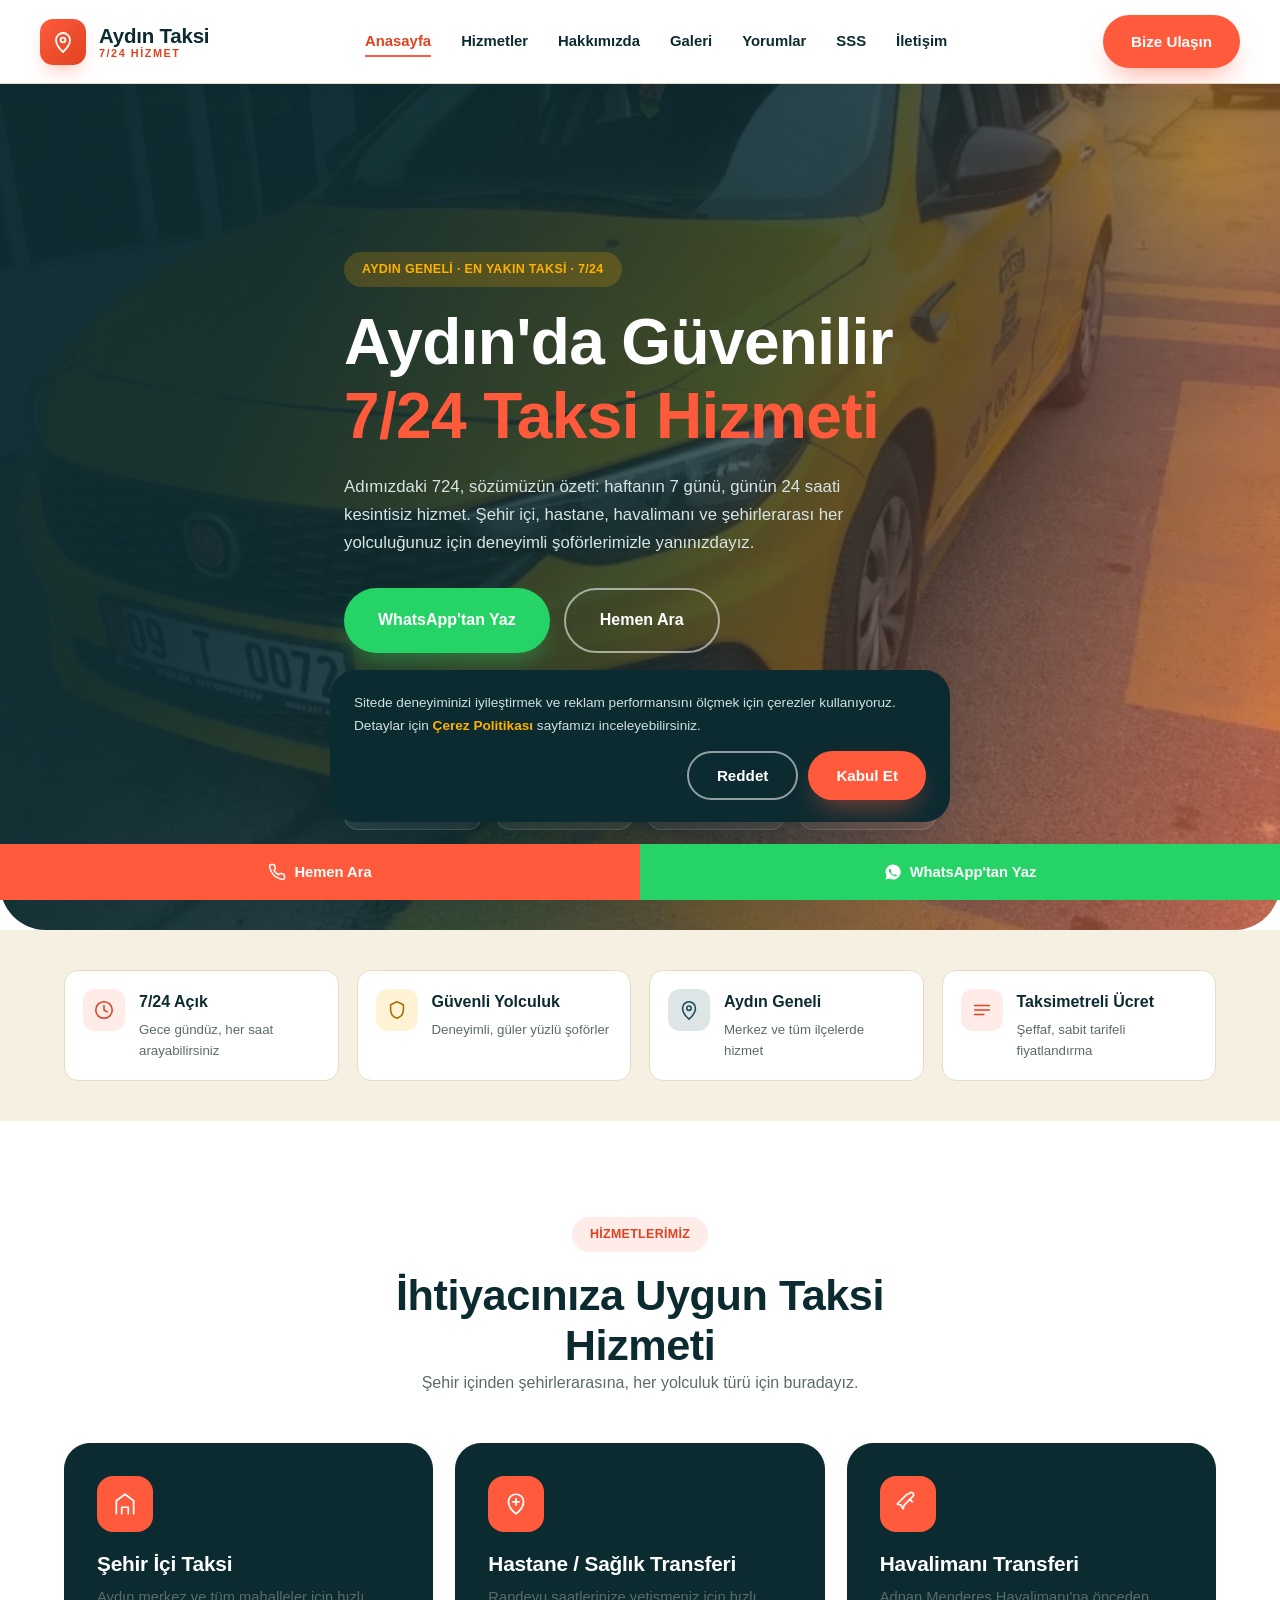
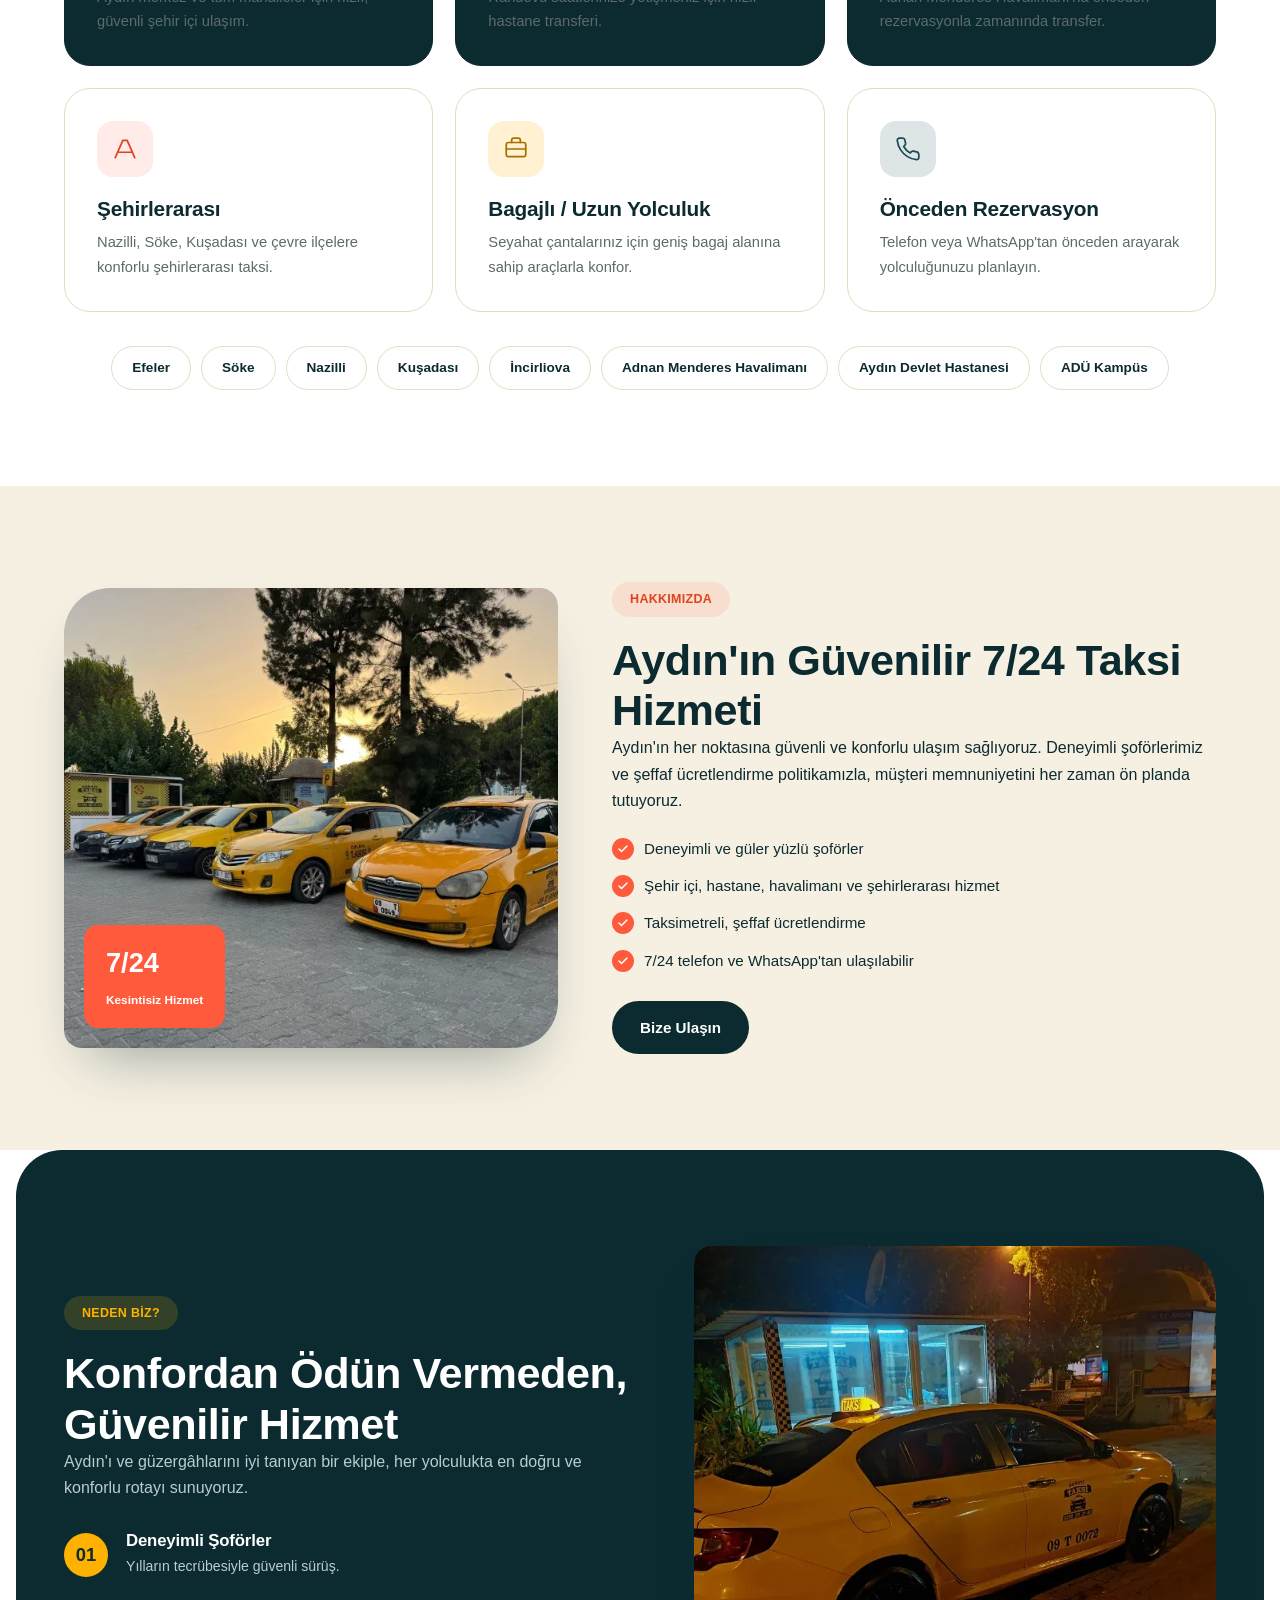
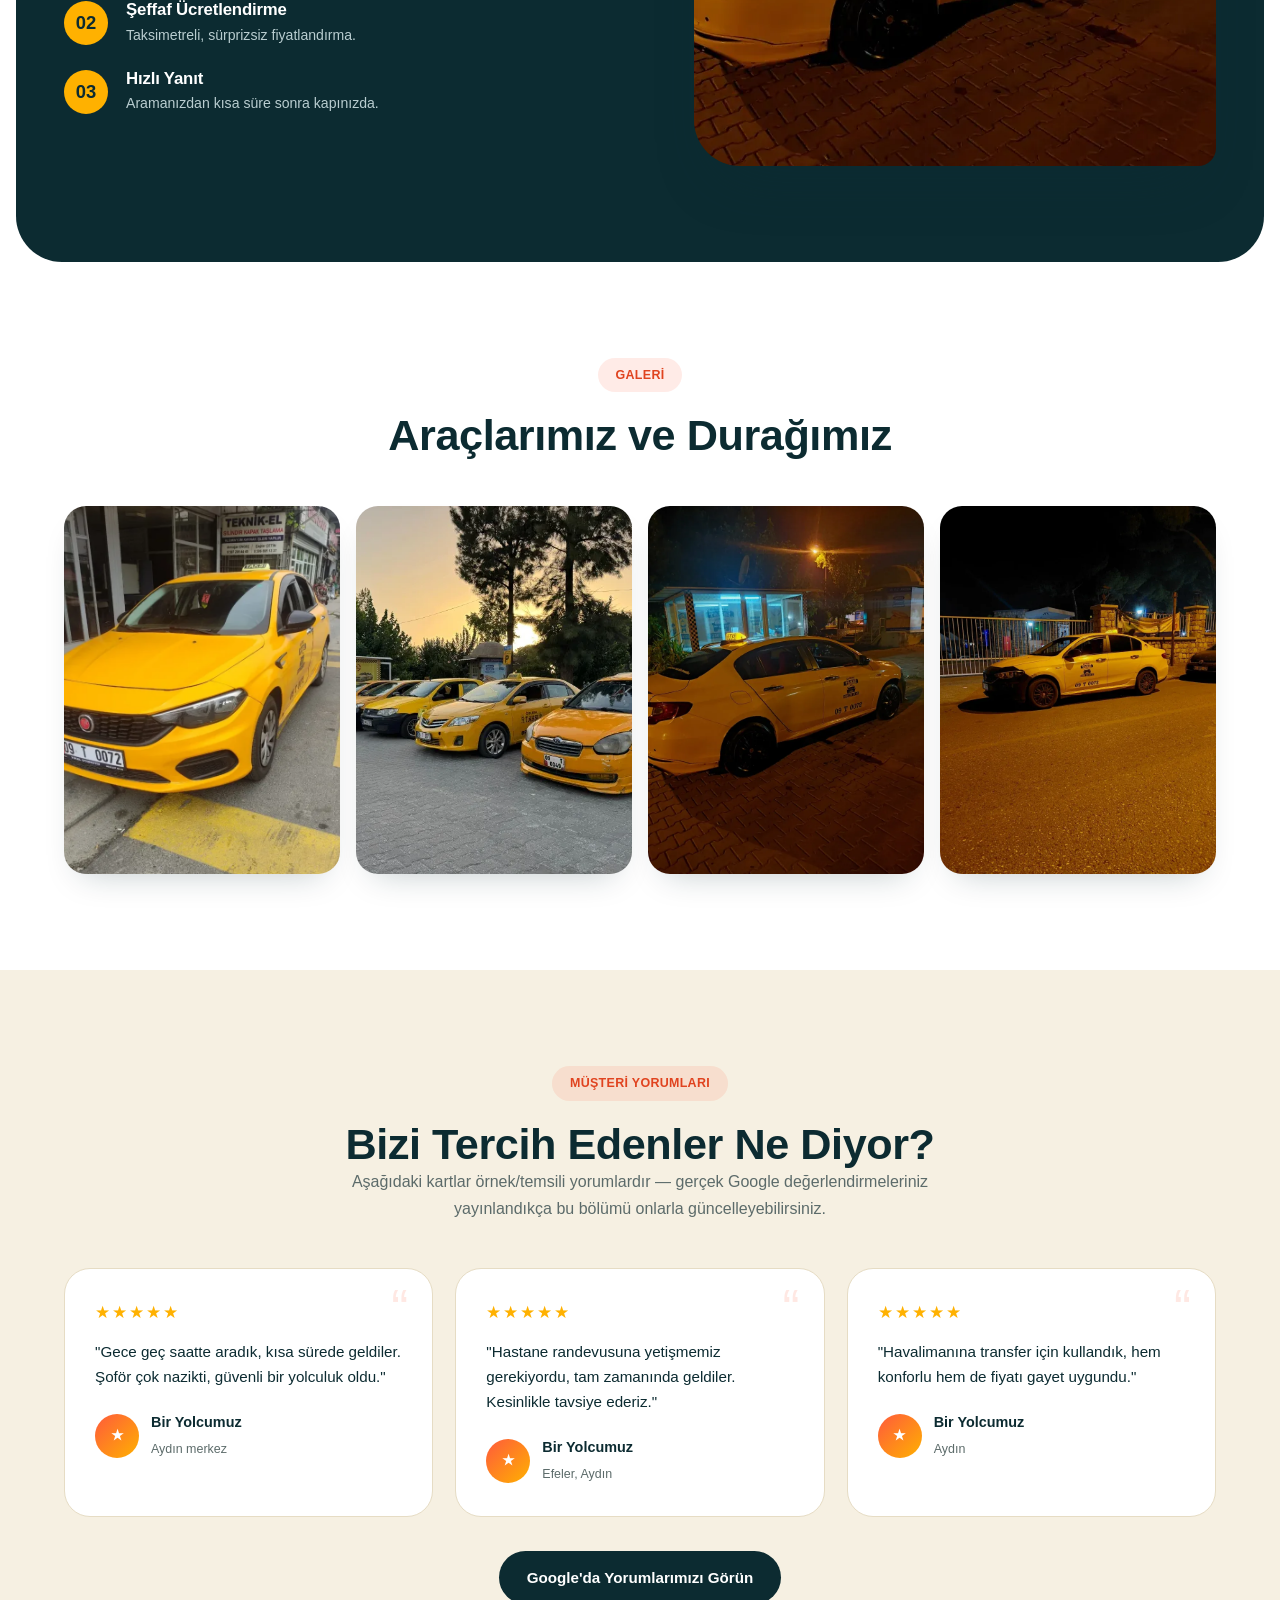
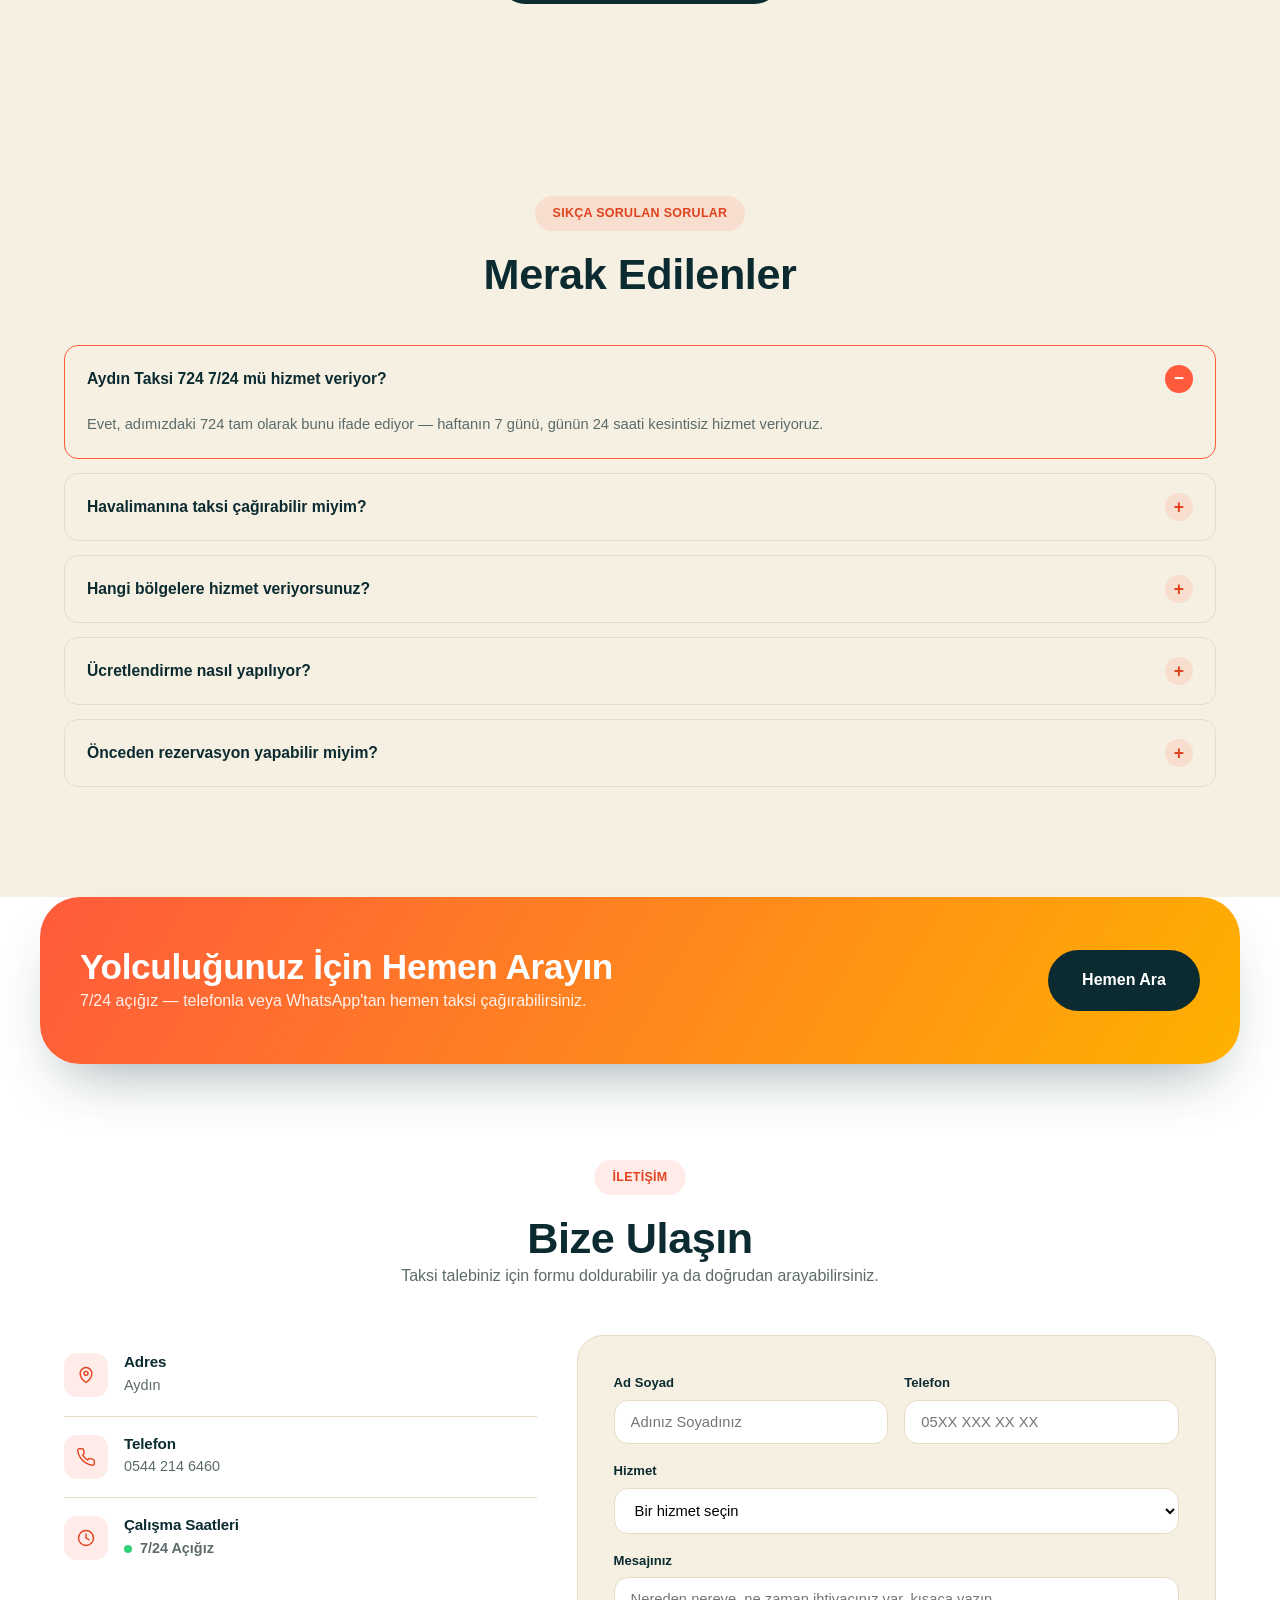
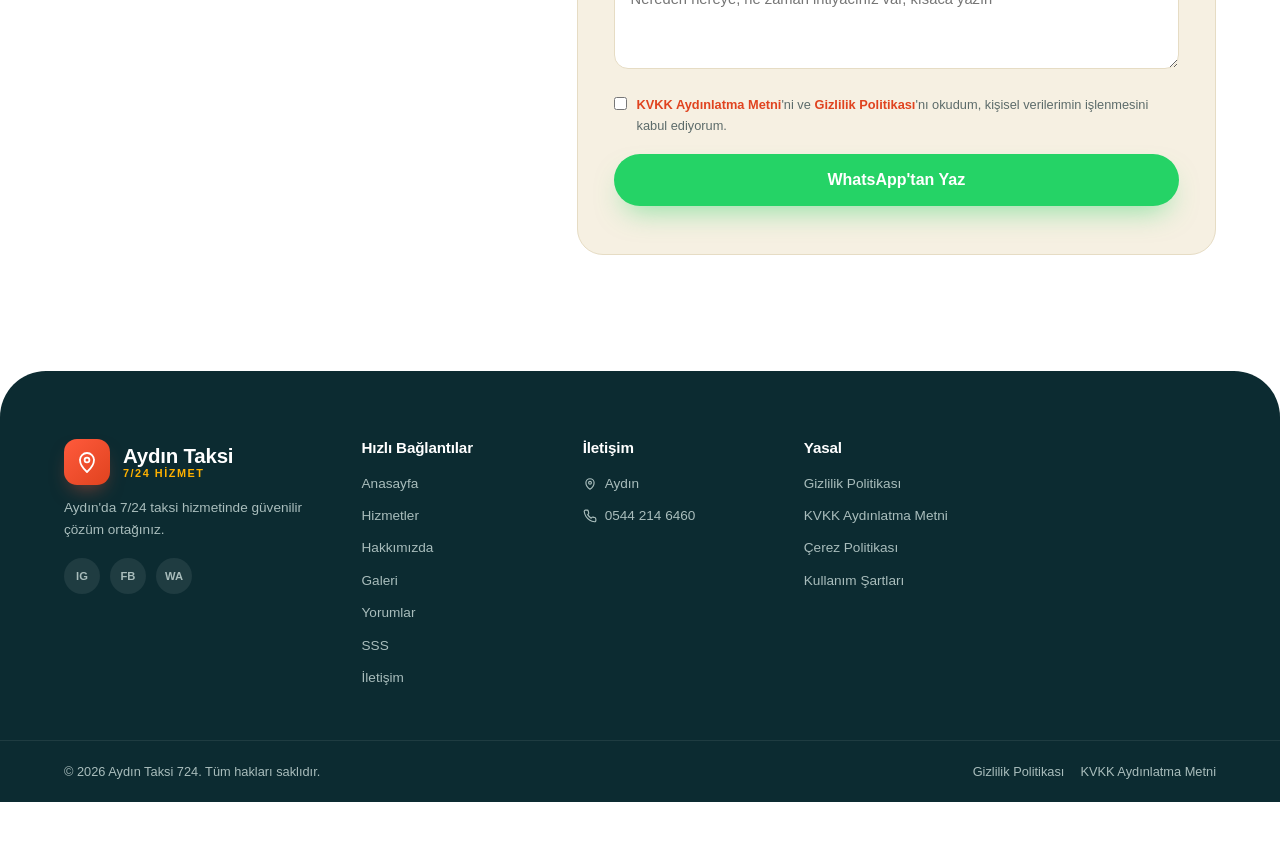
==== commit adb9c049: "Add Google Tag Manager (GTM-56Z74DHS)" ====
--- a/index.html
+++ b/index.html
@@ -1,18 +1,13 @@
 <!DOCTYPE html>
 <html lang="tr">
 <head>
-<!--
-  GOOGLE TAG MANAGER — kendi konteyner kimliğinizi ekleyin.
-  (Kardeş siteyle aynı GTM kodunu kullanmayın; bu farklı bir alan adı/kampanya
-  olduğu için Google Ads hesabınızdan bu domain'e özel yeni bir GTM konteyneri
-  oluşturup GTM-XXXXXXX kısmını onunla değiştirin.)
-
-  <script>(function(w,d,s,l,i){w[l]=w[l]||[];w[l].push({'gtm.start':
-  new Date().getTime(),event:'gtm.js'});var f=d.getElementsByTagName(s)[0],
-  j=d.createElement(s),dl=l!='dataLayer'?'&l='+l:'';j.async=true;j.src=
-  'https://www.googletagmanager.com/gtm.js?id='+i+dl;f.parentNode.insertBefore(j,f);
-  })(window,document,'script','dataLayer','GTM-XXXXXXX');</script>
--->
+<!-- Google Tag Manager -->
+<script>(function(w,d,s,l,i){w[l]=w[l]||[];w[l].push({'gtm.start':
+new Date().getTime(),event:'gtm.js'});var f=d.getElementsByTagName(s)[0],
+j=d.createElement(s),dl=l!='dataLayer'?'&l='+l:'';j.async=true;j.src=
+'https://www.googletagmanager.com/gtm.js?id='+i+dl;f.parentNode.insertBefore(j,f);
+})(window,document,'script','dataLayer','GTM-56Z74DHS');</script>
+<!-- End Google Tag Manager -->
 
 <!--
   ANTICLICK TIKLAMA KORUMASI — bu alan adı için AntiClick panelinizden
@@ -74,6 +69,10 @@
 </script>
 </head>
 <body>
+<!-- Google Tag Manager (noscript) -->
+<noscript><iframe src="https://www.googletagmanager.com/ns.html?id=GTM-56Z74DHS"
+height="0" width="0" style="display:none;visibility:hidden"></iframe></noscript>
+<!-- End Google Tag Manager (noscript) -->
 
 <!-- ÜST MENÜ -->
 <header class="header" id="header">
--- a/css/style.css
+++ b/css/style.css
@@ -0,0 +1,413 @@
+/* =========================================================
+   AYDIN TAKSİ 724 — modern / teal & coral tasarım sistemi
+   ========================================================= */
+
+:root {
+  --ink: #0c2b31;
+  --ink-2: #123840;
+  --ink-3: #1b4b54;
+  --paper: #f6f0e2;
+  --white: #ffffff;
+  --muted: #5c6b6a;
+  --accent: #ff5a3c;
+  --accent-dark: #e0431f;
+  --accent-2: #ffb100;
+  --border: #234a52;
+  --border-light: #e6dcc4;
+
+  --font-body: 'Plus Jakarta Sans', sans-serif;
+  --font-head: 'Sora', sans-serif;
+
+  --radius: 26px;
+  --radius-sm: 14px;
+  --shadow: 0 30px 60px -26px rgba(12,43,49,.42);
+  --shadow-soft: 0 16px 34px -18px rgba(12,43,49,.28);
+  --transition: .28s cubic-bezier(.4,0,.2,1);
+}
+
+* { margin: 0; padding: 0; box-sizing: border-box; }
+html { scroll-behavior: smooth; }
+body {
+  font-family: var(--font-body);
+  color: var(--ink);
+  background: var(--white);
+  line-height: 1.65;
+  overflow-x: hidden;
+  padding-bottom: 58px;
+}
+img, svg { display: block; max-width: 100%; }
+a { text-decoration: none; color: inherit; }
+ul { list-style: none; }
+button { font-family: inherit; border: none; background: none; cursor: pointer; }
+
+h1, h2, h3, h4 {
+  font-family: var(--font-head);
+  font-weight: 700;
+  letter-spacing: -.01em;
+  line-height: 1.16;
+  color: var(--ink);
+}
+h2 { font-size: clamp(2rem, 4vw, 2.7rem); font-weight: 800; }
+h3 { font-size: 1.3rem; font-weight: 700; }
+
+.container { width: 100%; max-width: 1200px; margin: 0 auto; padding: 0 24px; }
+.text-accent { color: var(--accent); }
+
+/* ===== BUTTONS ===== */
+.btn {
+  display: inline-flex; align-items: center; justify-content: center; gap: 8px;
+  padding: 14px 28px; border-radius: 100px; font-weight: 700; font-size: .95rem;
+  transition: var(--transition); white-space: nowrap;
+}
+.btn--primary {
+  background: var(--accent); color: var(--white);
+  box-shadow: 0 14px 28px -10px rgba(255,90,60,.55);
+}
+.btn--primary:hover { background: var(--accent-dark); transform: translateY(-2px); }
+.btn--dark { background: var(--ink); color: var(--white); }
+.btn--dark:hover { background: var(--ink-2); transform: translateY(-2px); }
+.btn--outline { border: 2px solid rgba(255,255,255,.55); color: var(--white); }
+.btn--outline:hover { background: rgba(255,255,255,.14); }
+.btn--whatsapp { background: #25d366; color: var(--white); box-shadow: 0 14px 28px -10px rgba(37,211,102,.5); }
+.btn--whatsapp:hover { background: #1fb959; transform: translateY(-2px); }
+.btn--lg { padding: 17px 34px; font-size: 1rem; }
+.btn--block { width: 100%; }
+
+@keyframes btn-blink { 0%, 100% { opacity: 1; } 50% { opacity: .55; } }
+.btn--blink { animation: btn-blink 1.6s ease-in-out infinite; }
+.btn--blink:hover { animation-play-state: paused; opacity: 1; }
+
+/* ===== TAGS ===== */
+.tag {
+  display: inline-block; padding: 7px 18px; border-radius: 100px;
+  background: rgba(255,90,60,.12); color: var(--accent-dark);
+  font-weight: 700; font-size: .78rem; letter-spacing: .3px; margin-bottom: 18px;
+  text-transform: uppercase;
+}
+.tag--light { background: rgba(255,177,0,.16); color: var(--accent-2); }
+.tag--center { display: block; text-align: center; margin-left: auto; margin-right: auto; width: fit-content; }
+
+/* ===== TOPBAR ===== */
+.topbar { background: var(--ink); color: #b9cdd0; font-size: .82rem; }
+.topbar__inner { display: flex; align-items: center; justify-content: space-between; padding: 10px 0; gap: 16px; flex-wrap: wrap; }
+.topbar__info { display: flex; gap: 22px; flex-wrap: wrap; }
+.topbar__hours--live { display: flex; align-items: center; gap: 8px; font-weight: 700; color: var(--accent-2); }
+.live-dot { width: 8px; height: 8px; border-radius: 50%; background: #33d17a; box-shadow: 0 0 0 0 rgba(51,209,122,.6); animation: pulse 1.8s infinite; }
+@keyframes pulse {
+  0% { box-shadow: 0 0 0 0 rgba(51,209,122,.55); }
+  70% { box-shadow: 0 0 0 7px rgba(51,209,122,0); }
+  100% { box-shadow: 0 0 0 0 rgba(51,209,122,0); }
+}
+
+/* ===== HEADER (kurumsal / solid bar) ===== */
+.header {
+  position: sticky; top: 0; z-index: 500; background: rgba(255,255,255,.98);
+  border-bottom: 1px solid var(--border-light); box-shadow: 0 2px 20px -8px rgba(12,43,49,.08);
+}
+.header__inner {
+  display: flex; align-items: center; justify-content: space-between; gap: 20px;
+  padding: 15px 0; max-width: 1200px; margin: 0 auto;
+}
+.logo { display: flex; align-items: center; gap: 13px; }
+.logo__icon {
+  width: 46px; height: 46px; border-radius: 13px; background: linear-gradient(135deg, var(--accent), var(--accent-dark));
+  display: flex; align-items: center; justify-content: center; box-shadow: 0 10px 20px -8px rgba(255,90,60,.5); flex-shrink: 0;
+}
+.logo__icon svg { width: 24px; height: 24px; }
+.logo__text { display: flex; flex-direction: column; line-height: 1.15; }
+.logo__title { font-family: var(--font-head); font-size: 1.28rem; font-weight: 800; letter-spacing: -.01em; color: var(--ink); }
+.logo__tag { font-size: .68rem; font-weight: 700; letter-spacing: .14em; text-transform: uppercase; color: var(--accent-dark); }
+.logo--footer .logo__title { color: var(--white); }
+.logo--footer .logo__tag { color: var(--accent-2); }
+
+.nav__list { display: flex; gap: 30px; }
+.nav__link { font-weight: 600; font-size: .93rem; color: var(--ink); position: relative; padding: 4px 0; }
+.nav__link::after {
+  content: ""; position: absolute; left: 0; bottom: -4px; height: 2px; width: 0;
+  background: var(--accent); transition: var(--transition);
+}
+.nav__link:hover::after, .nav__link.active::after { width: 100%; }
+.nav__link.active { color: var(--accent-dark); }
+
+.header__cta { display: inline-flex; }
+.hamburger { display: none; flex-direction: column; gap: 5px; width: 30px; }
+.hamburger span { height: 2px; background: var(--ink); border-radius: 2px; transition: var(--transition); }
+.hamburger.active span:nth-child(1) { transform: translateY(7px) rotate(45deg); }
+.hamburger.active span:nth-child(2) { opacity: 0; }
+.hamburger.active span:nth-child(3) { transform: translateY(-7px) rotate(-45deg); }
+
+@media (max-width: 900px) {
+  .header__inner { padding: 13px 24px; }
+  .nav { position: fixed; inset: 0 0 0 26%; top: 0; background: var(--white); z-index: 600; padding: 90px 30px 30px; transform: translateX(100%); transition: transform .3s ease; box-shadow: -10px 0 30px rgba(0,0,0,.15); }
+  .nav.open { transform: translateX(0); }
+  .nav__list { flex-direction: column; gap: 22px; }
+  .header__cta { display: none; }
+  .hamburger { display: flex; }
+}
+
+/* ===== HERO ===== */
+.hero { position: relative; padding: 168px 0 100px; overflow: hidden; border-radius: 0 0 46px 46px; }
+.hero::before {
+  content: ""; position: absolute; top: -120px; right: -120px; width: 380px; height: 380px;
+  background: radial-gradient(circle, rgba(255,177,0,.35), transparent 70%); z-index: -1; pointer-events: none;
+}
+.hero__media { position: absolute; inset: 0; z-index: -2; }
+.hero__media img { width: 100%; height: 100%; object-fit: cover; }
+.hero__overlay { position: absolute; inset: 0; background: linear-gradient(115deg, rgba(12,43,49,.95) 22%, rgba(12,43,49,.78) 52%, rgba(224,67,31,.55) 100%); }
+.hero__content { position: relative; color: var(--white); max-width: 640px; }
+.hero .tag { background: rgba(255,177,0,.2); color: var(--accent-2); }
+.hero__title { color: var(--white); font-size: clamp(2.5rem, 6vw, 4rem); margin-bottom: 20px; font-weight: 800; }
+.hero__desc { color: #d7e4e3; font-size: 1.05rem; max-width: 520px; margin-bottom: 32px; }
+.hero__actions { display: flex; gap: 14px; flex-wrap: wrap; margin-bottom: 44px; }
+
+.hero__stats { display: grid; grid-template-columns: repeat(4, 1fr); gap: 14px; max-width: 640px; }
+.stat {
+  background: rgba(255,255,255,.08); border: 1px solid rgba(255,255,255,.16); border-radius: var(--radius-sm);
+  padding: 16px 14px; backdrop-filter: blur(6px);
+}
+.stat__value { display: flex; align-items: baseline; font-family: var(--font-head); font-size: 2.1rem; font-weight: 800; color: var(--accent-2); }
+.stat__plus { font-size: 1.2rem; margin-left: 2px; }
+.stat__label { display: block; font-size: .76rem; color: #b9cdd0; margin-top: 4px; }
+@media (max-width: 700px) { .hero__stats { grid-template-columns: repeat(2, 1fr); } }
+
+/* ===== STRIP ===== */
+.strip { background: var(--paper); padding: 40px 0; }
+.strip__grid { display: grid; grid-template-columns: repeat(4, 1fr); gap: 18px; }
+@media (max-width: 900px) { .strip__grid { grid-template-columns: repeat(2, 1fr); } }
+.strip__item {
+  display: flex; align-items: flex-start; gap: 14px; background: var(--white);
+  border: 1px solid var(--border-light); border-radius: var(--radius-sm); padding: 18px;
+  transition: var(--transition);
+}
+.strip__item:hover { transform: translateY(-3px); box-shadow: var(--shadow-soft); }
+.strip__icon { width: 42px; height: 42px; flex-shrink: 0; border-radius: 12px; background: rgba(255,90,60,.12); display: flex; align-items: center; justify-content: center; color: var(--accent-dark); }
+.strip__grid .strip__item:nth-child(2) .strip__icon { background: rgba(255,177,0,.16); color: #a86e00; }
+.strip__grid .strip__item:nth-child(3) .strip__icon { background: rgba(27,75,84,.14); color: var(--ink-3); }
+.strip__grid .strip__item:nth-child(4) .strip__icon { background: rgba(255,90,60,.12); color: var(--accent-dark); }
+.strip__icon svg { width: 22px; height: 22px; }
+.strip__item strong { font-size: 1rem; font-weight: 700; margin-bottom: 3px; display: block; }
+.strip__item p { font-size: .83rem; color: var(--muted); margin: 0; }
+
+/* ===== SECTIONS ===== */
+.section { padding: 96px 0; }
+.section--alt { background: var(--paper); }
+.section--dark { background: var(--ink); color: var(--white); border-radius: 46px; margin: 0 16px; }
+.section--dark h2 { color: var(--white); }
+.section--dark p { color: #b9cdd0; }
+.section__head { max-width: 620px; margin: 0 auto 46px; text-align: center; }
+.section__desc { color: var(--muted); }
+
+.grid { display: grid; gap: 22px; }
+.grid--3 { grid-template-columns: repeat(3, 1fr); }
+@media (max-width: 900px) { .grid--3 { grid-template-columns: repeat(2, 1fr); } }
+@media (max-width: 600px) { .grid--3 { grid-template-columns: 1fr; } }
+
+.card { background: var(--white); border: 1px solid var(--border-light); border-radius: var(--radius); padding: 32px; transition: var(--transition); position: relative; }
+.card:hover { box-shadow: var(--shadow); transform: translateY(-4px); }
+.card--featured { background: var(--ink); border-color: var(--ink); }
+.card--featured h3, .card--featured p { color: var(--white); }
+.card--featured p { color: #b9cdd0; }
+.card--featured .card__icon { background: var(--accent); color: var(--white); }
+.card__icon {
+  width: 56px; height: 56px; border-radius: 16px; background: rgba(255,90,60,.12); color: var(--accent-dark);
+  display: flex; align-items: center; justify-content: center; margin-bottom: 20px;
+}
+.grid--3 .card:not(.card--featured):nth-child(3n+2) .card__icon { background: rgba(255,177,0,.18); color: #a86e00; }
+.grid--3 .card:not(.card--featured):nth-child(3n+3) .card__icon { background: rgba(27,75,84,.14); color: var(--ink-3); }
+.card__icon svg { width: 26px; height: 26px; }
+.card h3 { margin-bottom: 9px; }
+.card p { color: var(--muted); font-size: .92rem; margin: 0; }
+
+/* ===== ABOUT ===== */
+.about__grid { display: grid; grid-template-columns: .9fr 1.1fr; gap: 54px; align-items: center; }
+@media (max-width: 900px) { .about__grid { grid-template-columns: 1fr; } }
+.about__media { position: relative; border-radius: 46px 18px 46px 18px; overflow: hidden; box-shadow: var(--shadow); }
+.about__media img { width: 100%; height: 460px; object-fit: cover; }
+.about__badge {
+  position: absolute; bottom: 20px; left: 20px; background: var(--accent); color: var(--white);
+  border-radius: var(--radius-sm); padding: 16px 22px; box-shadow: var(--shadow);
+}
+.about__badge strong { display: block; font-family: var(--font-head); font-size: 1.7rem; font-weight: 800; }
+.about__badge span { font-size: .74rem; font-weight: 600; }
+.check-list { margin: 22px 0 28px; }
+.check-list li { display: flex; align-items: flex-start; gap: 10px; margin-bottom: 12px; font-size: .95rem; }
+.check-list li::before {
+  content: ""; flex-shrink: 0; width: 22px; height: 22px; margin-top: 2px; border-radius: 50%;
+  background: var(--accent); background-image: url("data:image/svg+xml,%3Csvg xmlns='http://www.w3.org/2000/svg' viewBox='0 0 24 24' fill='none' stroke='%23ffffff' stroke-width='3' stroke-linecap='round' stroke-linejoin='round'%3E%3Cpath d='M20 6L9 17l-5-5'/%3E%3C/svg%3E");
+  background-repeat: no-repeat; background-position: center; background-size: 12px;
+}
+
+/* ===== NEDEN BİZ (dark) ===== */
+.why__grid { display: grid; grid-template-columns: 1.05fr .95fr; gap: 54px; align-items: center; }
+@media (max-width: 900px) { .why__grid { grid-template-columns: 1fr; } }
+.why__list { margin-top: 30px; display: flex; flex-direction: column; gap: 22px; }
+.why__item { display: flex; gap: 18px; align-items: center; }
+.why__num {
+  font-family: var(--font-head); font-size: 1.15rem; font-weight: 800; color: var(--ink);
+  background: var(--accent-2); flex-shrink: 0; width: 44px; height: 44px; border-radius: 50%;
+  display: flex; align-items: center; justify-content: center;
+}
+.why__item h3 { color: var(--white); font-size: 1.05rem; margin-bottom: 4px; }
+.why__item p { margin: 0; font-size: .88rem; }
+.why__media { border-radius: 18px 46px 18px 46px; overflow: hidden; box-shadow: var(--shadow); }
+.why__media img { width: 100%; height: 520px; object-fit: cover; }
+
+/* ===== GALLERY ===== */
+.gallery-grid { display: grid; grid-template-columns: repeat(4, 1fr); gap: 16px; }
+@media (max-width: 900px) { .gallery-grid { grid-template-columns: repeat(3, 1fr); } }
+@media (max-width: 560px) { .gallery-grid { grid-template-columns: repeat(2, 1fr); } }
+.gallery-item {
+  border-radius: 22px; overflow: hidden; box-shadow: var(--shadow-soft); aspect-ratio: 3/4;
+  cursor: zoom-in; position: relative;
+}
+.gallery-item::after {
+  content: "⤢"; position: absolute; top: 12px; right: 12px; width: 30px; height: 30px; border-radius: 50%;
+  background: rgba(12,43,49,.55); color: #fff; display: flex; align-items: center; justify-content: center;
+  font-size: .85rem; opacity: 0; transition: var(--transition);
+}
+.gallery-item:hover::after { opacity: 1; }
+.gallery-item img { width: 100%; height: 100%; object-fit: cover; transition: transform .35s ease; }
+.gallery-item:hover img { transform: scale(1.07); }
+
+.lightbox { position: fixed; inset: 0; z-index: 9999; background: rgba(12,20,23,.94); display: none; align-items: center; justify-content: center; padding: 24px; }
+.lightbox.is-open { display: flex; }
+.lightbox img { max-width: min(92vw, 900px); max-height: 88vh; border-radius: 18px; box-shadow: var(--shadow); }
+.lightbox__close { position: absolute; top: 20px; right: 22px; width: 44px; height: 44px; border-radius: 50%; background: rgba(255,255,255,.15); color: #fff; font-size: 22px; }
+.lightbox__close:hover { background: var(--accent); }
+
+/* ===== TESTIMONIALS ===== */
+.testi-track { display: grid; grid-template-columns: repeat(3, 1fr); gap: 22px; }
+.testi-card { background: var(--white); border: 1px solid var(--border-light); border-radius: var(--radius); padding: 30px; position: relative; }
+.testi-card::before {
+  content: "“"; position: absolute; top: 14px; right: 24px; font-family: var(--font-head); font-size: 3.2rem;
+  color: rgba(255,90,60,.14); line-height: 1;
+}
+.testi-stars { color: var(--accent-2); letter-spacing: 2px; margin-bottom: 12px; font-size: 1.05rem; }
+.testi-card p { color: var(--ink); font-size: .95rem; margin-bottom: 22px; position: relative; }
+.testi-author { display: flex; align-items: center; gap: 12px; }
+.testi-avatar { width: 44px; height: 44px; border-radius: 50%; background: linear-gradient(135deg, var(--accent), var(--accent-2)); color: var(--white); display: flex; align-items: center; justify-content: center; font-weight: 800; font-size: .85rem; flex-shrink: 0; }
+.testi-author strong { display: block; font-size: .9rem; }
+.testi-author span { font-size: .78rem; color: var(--muted); }
+.testi-dots { display: none; justify-content: center; gap: 8px; margin-top: 18px; }
+.testi-dots button { width: 8px; height: 8px; border-radius: 50%; background: var(--border-light); }
+.testi-dots button.active { background: var(--accent); width: 24px; border-radius: 6px; transition: var(--transition); }
+@media (max-width: 860px) { .testi-track { display: flex; overflow-x: auto; } .testi-card { min-width: 85%; } }
+
+/* ===== CTA BANNER ===== */
+.cta-banner { padding: 0 16px; }
+.cta-banner__inner {
+  display: flex; align-items: center; justify-content: space-between; gap: 24px; padding: 50px 40px; flex-wrap: wrap;
+  background: linear-gradient(120deg, var(--accent), var(--accent-2)); border-radius: 40px; max-width: 1200px; margin: 0 auto;
+  box-shadow: var(--shadow);
+}
+.cta-banner h2 { font-size: clamp(1.6rem, 3vw, 2.2rem); color: var(--white); }
+.cta-banner p { color: rgba(255,255,255,.9); margin: 0; }
+
+/* ===== CONTACT ===== */
+.contact__grid { display: grid; grid-template-columns: .85fr 1.15fr; gap: 40px; }
+@media (max-width: 900px) { .contact__grid { grid-template-columns: 1fr; } }
+.info-card { display: flex; gap: 16px; align-items: flex-start; padding: 18px 0; border-bottom: 1px solid var(--border-light); }
+.info-card:last-of-type { border-bottom: none; }
+.info-card__icon { width: 44px; height: 44px; flex-shrink: 0; border-radius: 13px; background: rgba(255,90,60,.12); color: var(--accent-dark); display: flex; align-items: center; justify-content: center; }
+.info-card__icon svg { width: 20px; height: 20px; }
+.info-card h3 { font-size: .95rem; margin-bottom: 3px; }
+.info-card p { color: var(--muted); font-size: .9rem; margin: 0; }
+.hours-live { display: flex; align-items: center; gap: 8px; }
+.map-frame { border: 0; width: 100%; height: 220px; border-radius: var(--radius); margin-top: 18px; box-shadow: var(--shadow-soft); }
+
+.contact-form { background: var(--paper); border: 1px solid var(--border-light); border-radius: var(--radius); padding: 36px; }
+.form-row { display: grid; grid-template-columns: 1fr 1fr; gap: 16px; }
+@media (max-width: 560px) { .form-row { grid-template-columns: 1fr; } }
+.form-group { margin-bottom: 16px; }
+.form-group label { display: block; font-size: .82rem; font-weight: 700; margin-bottom: 6px; }
+.form-group input, .form-group select, .form-group textarea {
+  width: 100%; padding: 13px 16px; border-radius: var(--radius-sm); border: 1px solid var(--border-light);
+  font-family: inherit; font-size: .92rem; background: var(--white);
+}
+.form-group input:focus, .form-group select:focus, .form-group textarea:focus { outline: 2px solid var(--accent); border-color: transparent; }
+.form-consent { display: flex; gap: 10px; align-items: flex-start; font-size: .8rem; color: var(--muted); margin-bottom: 18px; }
+.form-consent input { margin-top: 3px; }
+.form-consent a { color: var(--accent-dark); font-weight: 700; }
+.form-note { margin-top: 12px; font-size: .85rem; color: #c0392b; }
+.form-note.success { color: #1fb959; }
+
+/* ===== FOOTER ===== */
+.footer { background: var(--ink); color: #a9bdbc; padding-top: 68px; border-radius: 46px 46px 0 0; margin-top: 20px; }
+.footer__grid { display: grid; grid-template-columns: 1.4fr 1fr 1fr 1fr 1fr; gap: 30px; padding-bottom: 40px; }
+@media (max-width: 900px) { .footer__grid { grid-template-columns: 1fr 1fr; } }
+@media (max-width: 560px) { .footer__grid { grid-template-columns: 1fr; } }
+.footer__col h3 { color: var(--white); font-size: .95rem; margin-bottom: 16px; }
+.footer__col p { font-size: .85rem; margin-top: 12px; }
+.footer__col ul li { margin-bottom: 10px; font-size: .85rem; }
+.footer__col ul a:hover { color: var(--accent-2); }
+.social { display: flex; gap: 10px; margin-top: 16px; }
+.social a { width: 36px; height: 36px; border-radius: 50%; background: rgba(255,255,255,.08); display: flex; align-items: center; justify-content: center; font-size: .7rem; font-weight: 700; }
+.social a:hover { background: var(--accent); color: var(--white); }
+.footer__contact li { display: flex; align-items: center; gap: 8px; }
+.footer__contact li svg { flex-shrink: 0; }
+.topbar__item { display: inline-flex; align-items: center; gap: 6px; }
+.topbar__item svg { flex-shrink: 0; }
+
+.footer__bottom { border-top: 1px solid rgba(255,255,255,.08); padding: 20px 0; }
+.footer__bottom-inner { display: flex; justify-content: space-between; align-items: center; flex-wrap: wrap; gap: 10px; font-size: .8rem; }
+.footer__legal-links { display: flex; gap: 16px; flex-wrap: wrap; }
+.footer__legal-links a:hover { color: var(--accent-2); }
+.footer__note { width: 100%; color: #5c706f; font-size: .74rem; }
+
+/* ===== BACK TO TOP ===== */
+.back-to-top {
+  position: fixed; right: 20px; bottom: 84px; width: 48px; height: 48px; border-radius: 50%;
+  background: var(--ink); color: var(--accent-2); display: flex; align-items: center; justify-content: center;
+  box-shadow: var(--shadow); opacity: 0; pointer-events: none; transition: var(--transition); z-index: 400;
+}
+.back-to-top.show { opacity: 1; pointer-events: auto; }
+
+/* ===== QUICKBAR ===== */
+.quickbar { position: fixed; left: 0; right: 0; bottom: 0; z-index: 700; display: flex; }
+.quickbar__btn { flex: 1; display: flex; align-items: center; justify-content: center; gap: 8px; padding: 16px; font-weight: 700; font-size: .92rem; }
+.quickbar__btn--call { background: var(--accent); color: var(--white); }
+.quickbar__btn--whatsapp { background: #25d366; color: var(--white); }
+.quickbar__icon svg { width: 18px; height: 18px; }
+
+/* ===== COOKIE BANNER ===== */
+.cookie-banner {
+  position: fixed; left: 20px; right: 20px; bottom: 78px; z-index: 650; max-width: 620px; margin: 0 auto;
+  background: var(--ink); color: #cfe0df; border-radius: var(--radius); padding: 22px 24px; box-shadow: var(--shadow);
+  display: flex; flex-direction: column; gap: 14px; font-size: .85rem;
+}
+.cookie-banner a { color: var(--accent-2); font-weight: 700; }
+.cookie-banner__actions { display: flex; gap: 10px; justify-content: flex-end; }
+.cookie-banner--hide { opacity: 0; transform: translateY(10px); }
+
+/* ===== TAGS GRID (bölgeler) ===== */
+.region-tags { display: flex; flex-wrap: wrap; gap: 10px; justify-content: center; }
+.region-tags span { background: var(--white); border: 1px solid var(--border-light); border-radius: 100px; padding: 10px 20px; font-size: .85rem; font-weight: 600; }
+.region-tags a { transition: var(--transition); }
+.region-tags a:hover { background: var(--accent); border-color: var(--accent); color: var(--white); }
+
+/* ===== IÇ SAYFA HERO (page-hero) ===== */
+.page-hero { background: var(--ink); color: var(--white); padding: 160px 0 64px; text-align: center; border-radius: 0 0 46px 46px; }
+.page-hero h1 { color: var(--white); font-size: clamp(2.2rem, 5vw, 3.1rem); margin-bottom: 14px; font-weight: 800; }
+.page-hero p { color: #b9cdd0; max-width: 620px; margin: 0 auto; }
+.breadcrumb { display: flex; justify-content: center; gap: 8px; font-size: .82rem; color: var(--muted); margin-bottom: 18px; }
+.breadcrumb a { color: var(--accent-2); font-weight: 700; }
+
+/* ===== FAQ (details/summary) ===== */
+.faq-item { border: 1px solid var(--border-light); border-radius: var(--radius-sm); margin-bottom: 14px; overflow: hidden; transition: var(--transition); }
+.faq-item[open] { border-color: var(--accent); }
+.faq-item summary { cursor: pointer; list-style: none; padding: 19px 22px; font-weight: 700; font-size: .98rem; display: flex; align-items: center; justify-content: space-between; gap: 12px; }
+.faq-item summary::-webkit-details-marker { display: none; }
+.faq-item summary::after {
+  content: "+"; font-size: 1.1rem; font-weight: 800; color: var(--accent-dark); flex-shrink: 0;
+  width: 28px; height: 28px; border-radius: 50%; background: rgba(255,90,60,.12);
+  display: flex; align-items: center; justify-content: center;
+}
+.faq-item[open] summary::after { content: "−"; background: var(--accent); color: var(--white); }
+.faq-item p { padding: 0 22px 22px; color: var(--muted); font-size: .92rem; }
+
+/* ===== LEGAL PAGES ===== */
+.legal { max-width: 760px; margin: 0 auto; padding: 70px 24px 100px; }
+.legal h1 { font-size: 2.1rem; margin-bottom: 18px; font-weight: 800; }
+.legal h2 { font-size: 1.25rem; margin-top: 30px; margin-bottom: 10px; }
+.legal p, .legal li { color: var(--muted); font-size: .95rem; }
+.legal li { margin-bottom: 8px; margin-left: 20px; }
